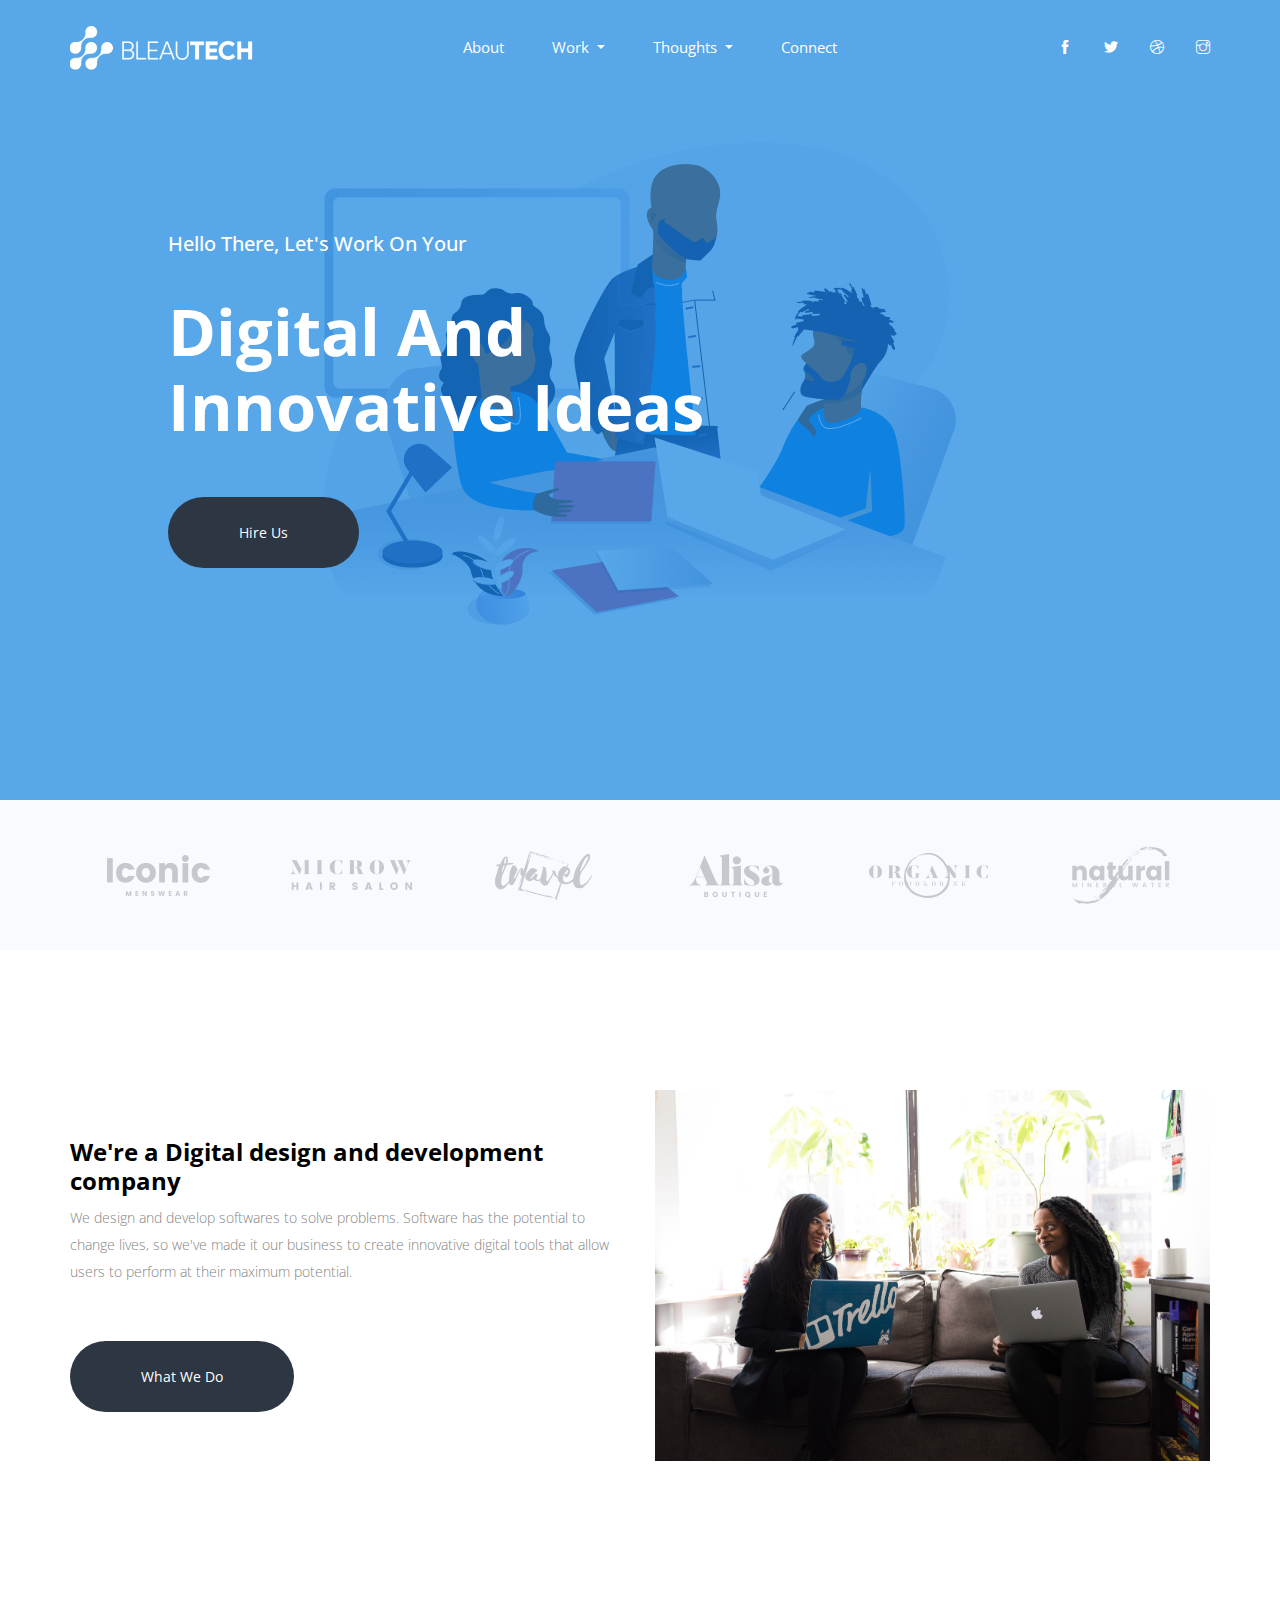
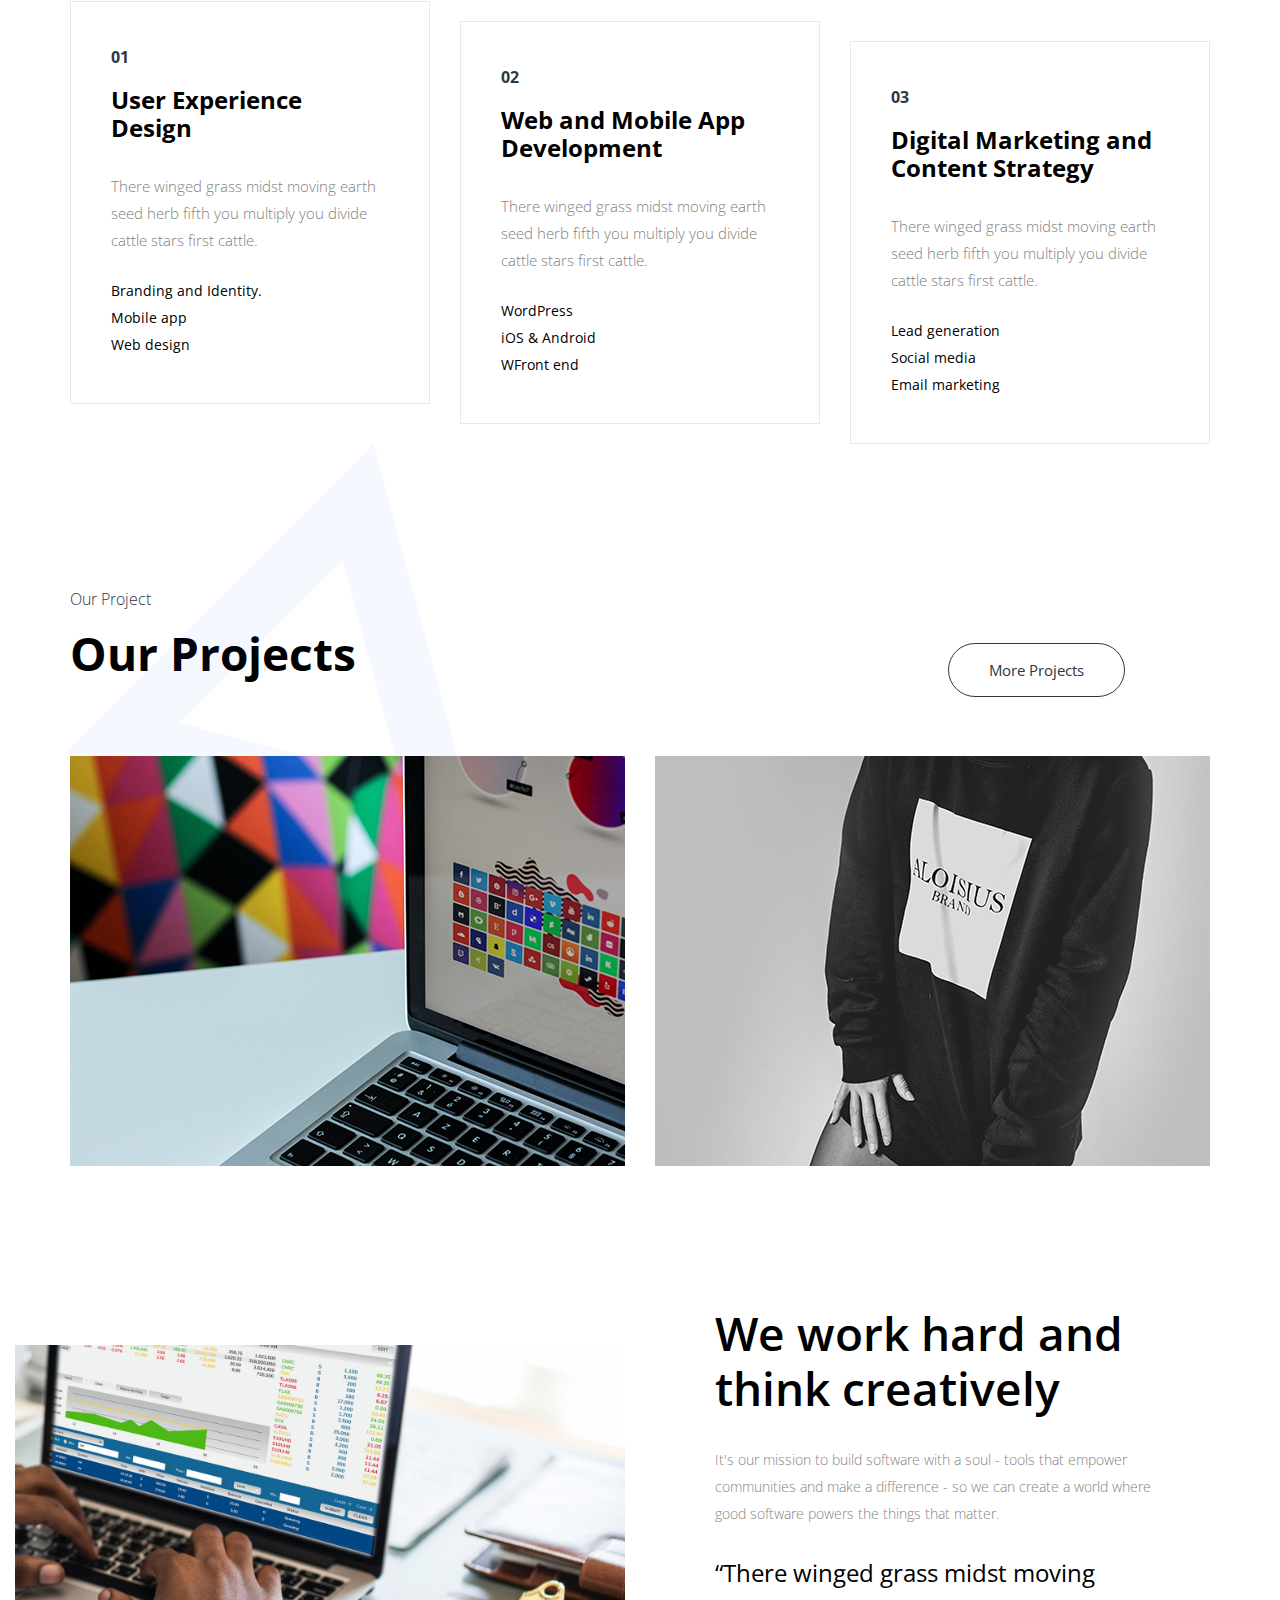
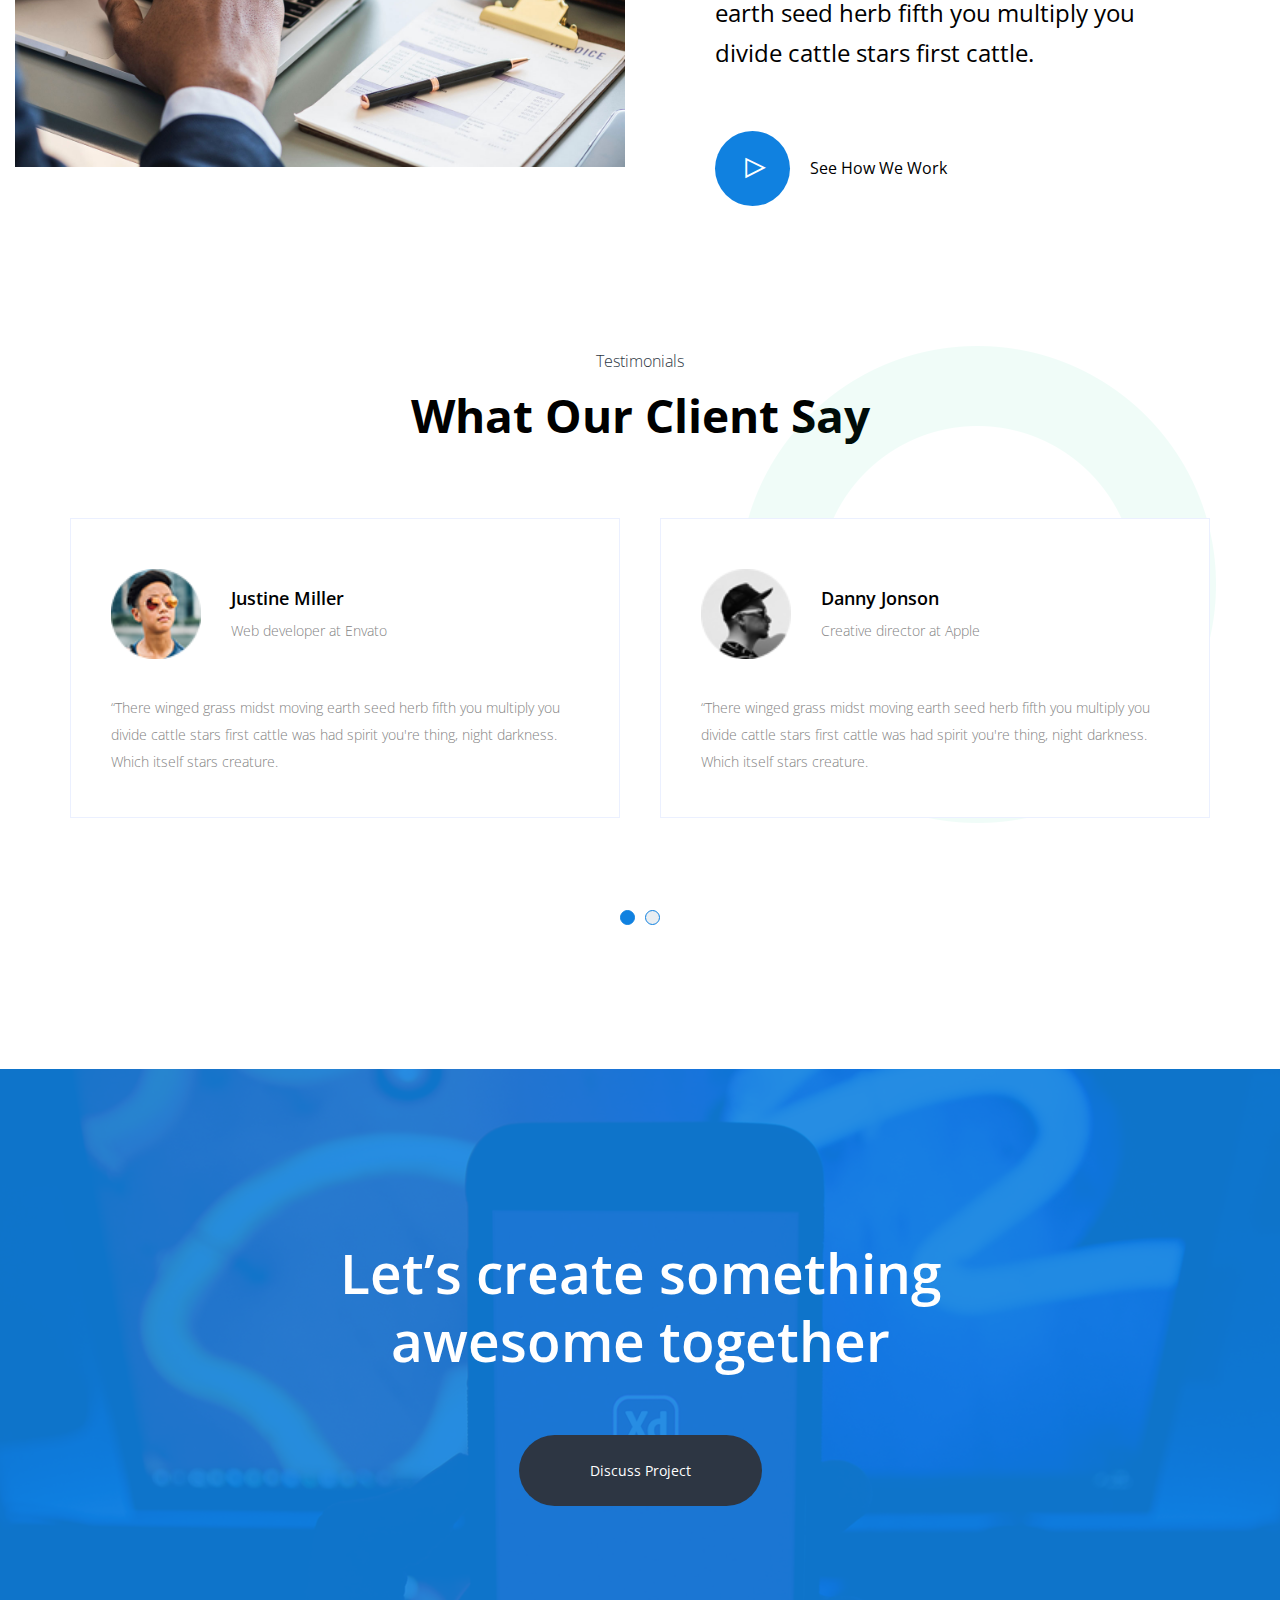
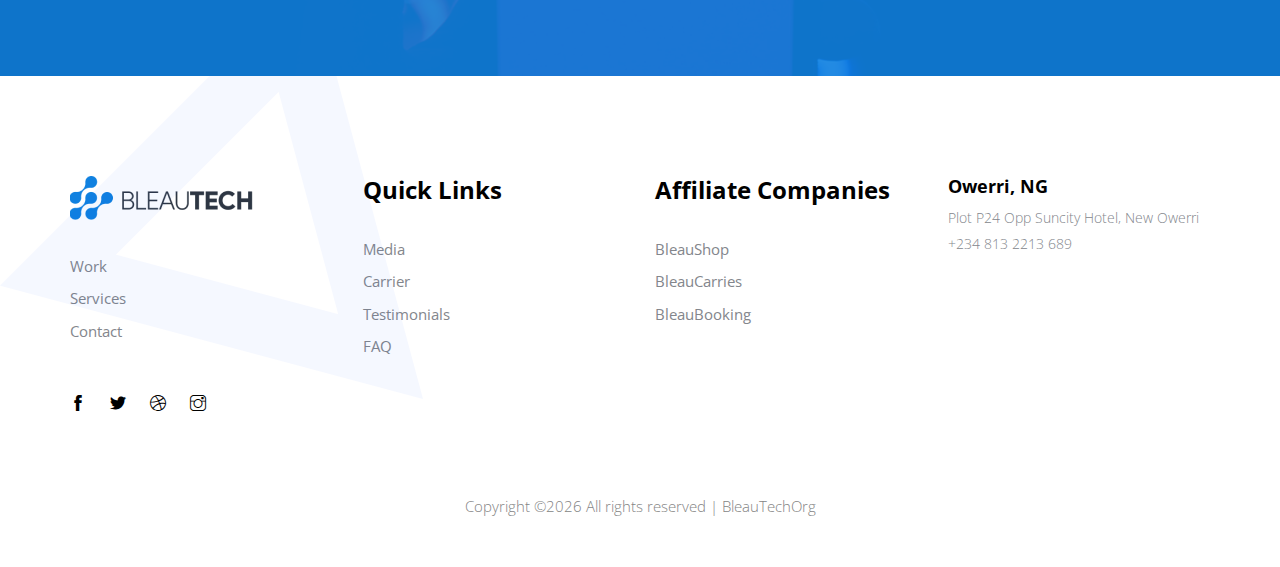
==== index.html @ 568aea18 "Merge pull request #17 from BleauTech/frontend" ====
<!DOCTYPE html>
<html lang="en">
  <head>
    <!-- Required meta tags -->
    <meta charset="utf-8" />
    <meta
      name="viewport"
      content="width=device-width, initial-scale=1, shrink-to-fit=no"
    />
    <title>Bleautech</title>
    <link rel="icon" href="img/Bleau icon.png" />
    <!-- Bootstrap CSS -->
    <link rel="stylesheet" href="css/bootstrap.min.css" />
    <!-- animate CSS -->
    <link rel="stylesheet" href="css/animate.css" />
    <!-- owl carousel CSS -->
    <link rel="stylesheet" href="css/owl.carousel.min.css" />
    <!-- themify CSS -->
    <link rel="stylesheet" href="css/themify-icons.css" />
    <!-- flaticon CSS -->
    <link rel="stylesheet" href="css/flaticon.css" />
    <!-- font awesome CSS -->
    <link rel="stylesheet" href="css/magnific-popup.css" />
    <!-- swiper CSS -->
    <link rel="stylesheet" href="css/slick.css" />
    <!-- style CSS -->
    <link rel="stylesheet" href="css/style.css" />
  </head>

  <body>
  <!--::header part start::-->
  <header class="main_menu home_menu">
    <div class="container">
      <div class="row align-items-center">
        <div class="col-lg-12">
          <nav class="navbar navbar-expand-lg navbar-light">
            <a class="navbar-brand" href="index.html">
              <img src="img/Bleaulogo 1.png" alt="logo" />
            </a>
            <button
              class="navbar-toggler"
              type="button"
              data-toggle="collapse"
              data-target="#navbarSupportedContent"
              aria-controls="navbarSupportedContent"
              aria-expanded="false"
              aria-label="Toggle navigation"
            >
              <span class="ti-menu"></span>
            </button>

            <div
              class="collapse navbar-collapse main-menu-item justify-content-center"
              id="navbarSupportedContent"
            >
              <ul class="navbar-nav align-items-center">
                <li class="nav-item">
                  <a class="nav-link" href="about.html">About</a>
                </li>
                <li class="nav-item dropdown">
                  <a
                    class="nav-link dropdown-toggle"
                    href="blog.html"
                    id="navbarDropdown"
                    role="button"
                    data-toggle="dropdown"
                    aria-haspopup="true"
                    aria-expanded="false"
                  >
                    Work
                  </a>
                  <div class="dropdown-menu" aria-labelledby="navbarDropdown">
                    <a class="dropdown-item" href="services.html">Services</a>
                    <a class="dropdown-item" href="project.html"
                      >Projects</a
                    >
                    </div>
                </li>
                <li class="nav-item dropdown">
                  <a
                    class="nav-link dropdown-toggle"
                    href="blog.html"
                    id="navbarDropdown"
                    role="button"
                    data-toggle="dropdown"
                    aria-haspopup="true"
                    aria-expanded="false"
                  >
                    Thoughts
                  </a>
                  <div class="dropdown-menu" aria-labelledby="navbarDropdown">
                    <a class="dropdown-item" href="single-blog.html">Playbook</a>
                    <a class="dropdown-item" href="blog.html"
                      >Blog</a
                    >
                    </div>
                </li>
                <li class="nav-item">
                  <a class="nav-link" href="contact.html">Connect</a>
                </li>
              </ul>
            </div>
            <div class="social_icon d-none d-lg-block">
              <a href="#"><i class="ti-facebook"></i></a>
              <a href="#"><i class="ti-twitter-alt"></i></a>
              <a href="#"><i class="ti-dribbble"></i></a>
              <a href="#"><i class="ti-instagram"></i></a>
            </div>
          </nav>
        </div>
      </div>
    </div>
  </header>

    <!-- banner part start-->
    <section class="banner_part">
      <div class="container">
        <div class="row align-items-center">
          <div class="col-lg-6 offset-lg-1">
            <div class="banner_text">
              <div class="banner_text_iner">
                <h5>Hello There, let's work on your</h5>
                <h1>Digital and innovative ideas</h1>
                <a href="contact.html" class="btn btn_1">Hire Us</a>
              </div>
            </div>
          </div>
        </div>
      </div>
    </section>
    <!-- banner part start-->

    <!--::client logo part end::-->
    <section class="client_logo">
      <div class="container">
        <div class="row align-items-center">
          <div class="col-lg-12">
            <div
              class="client_logo_slider owl-carousel d-flex justify-content-between"
            >
              <div class="single_client_logo">
                <img src="img/logo/Logo1.png" alt="" />
              </div>
              <div class="single_client_logo">
                <img src="img/logo/Logo2.png" alt="" />
              </div>
              <div class="single_client_logo">
                <img src="img/logo/Logo3.png" alt="" />
              </div>
              <div class="single_client_logo">
                <img src="img/logo/Logo4.png" alt="" />
              </div>
              <div class="single_client_logo">
                <img src="img/logo/Logo5.png" alt="" />
              </div>
              <div class="single_client_logo">
                <img src="img/logo/Logo6.png" alt="" />
              </div>
              <div class="single_client_logo">
                <img src="img/logo/Logo1.png" alt="" />
              </div>
            </div>
          </div>
        </div>
      </div>
    </section>
    <!--::client logo part end::-->

    <!-- about part start-->
    <section class="about_part section_padding">
      <div class="container">
        <div class="row align-items-center justify-content-between">
          <div class="col-md-6">
            <div class="about_part_text">
              <h3>We're a Digital design and development company</h3>
              <p>
                We design and develop softwares to solve problems. Software has the potential to change lives, 
                so we've made it our business to create innovative digital tools that allow users to perform at their maximum potential.
              </p>
              <a href="services.html" class="btn_1">What we do</a>
            </div>
          </div>
          <div class="col-md-6">
            <div class="about_part_img">
              <img src="img/banner.jpg" alt="" />
            </div>
          </div>
        </div>
      </div>
    </section>
    <!-- about part end-->

    <!-- our_service start-->
    <section class="our_service">
      <div class="container">
        <div class="row">
          <div class="col-sm-6 col-xl-4">
            <div class="single_feature">
              <div class="single_service">
                <span>01</span>
                <h4>
                  User Experience <br />
                  Design
                </h4>
                <p>
                  There winged grass midst moving earth seed herb fifth you
                  multiply you divide cattle stars first cattle.
                </p>
                <ul>
                  <li><a href="#">Branding and Identity.</a></li>
                  <li><a href="#">Mobile app</a></li>
                  <li><a href="#">Web design</a></li>
                </ul>
              </div>
            </div>
          </div>
          <div class="col-sm-6 col-xl-4">
            <div class="single_feature">
              <div class="single_service">
                <span>02</span>
                <h4>Web and Mobile App Development</h4>
                <p>
                  There winged grass midst moving earth seed herb fifth you
                  multiply you divide cattle stars first cattle.
                </p>
                <ul>
                  <li><a href="#">WordPress</a></li>
                  <li><a href="#">iOS & Android</a></li>
                  <li><a href="#">WFront end</a></li>
                </ul>
              </div>
            </div>
          </div>
          <div class="col-sm-6 col-xl-4">
            <div class="single_feature">
              <div class="single_service">
                <span>03</span>
                <h4>Digital Marketing and Content Strategy</h4>
                <p>
                  There winged grass midst moving earth seed herb fifth you
                  multiply you divide cattle stars first cattle.
                </p>
                <ul>
                  <li><a href="#">Lead generation</a></li>
                  <li><a href="#">Social media</a></li>
                  <li><a href="#">Email marketing</a></li>
                </ul>
              </div>
            </div>
          </div>
        </div>
      </div>
    </section>
    <!-- our_service part end-->

    <!-- our_project part start-->
    <section class="our_project section_padding" id="portfolio">
      <div class="container">
        <div class="row justify-content-between align-items-center">
          <div class="col-lg-4">
            <div class="section_tittle">
              <p>our project</p>
              <h2>Our Projects</h2>
            </div>
          </div>
          <div class="col-lg-5 col-md-6">
            <div class="filters portfolio-filter project_menu_item">

            </div>
          </div>
          <div class="col-lg-3 col-md-6">
            <div class="more_btn d-none d-md-block">
              <a href="#" class="more_btn_iner">more projects</a>
            </div>
          </div>
        </div>
        <div class="filters-content">
          <div class="row justify-content-between portfolio-grid">
            <div class="col-lg-6 col-sm-6 all buildings">
              <div class="single_our_project">
                <div class="single_offer">
                  <img src="img/project_1.png" alt="offer_img_1" />
                  <div class="hover_text">
                    <p>Web development</p>
                    <a href="#"><h2>Web design & development</h2></a>
                  </div>
                </div>
              </div>
            </div>
            <div class="col-lg-6 col-sm-6 all rebuild">
              <div class="single_our_project">
                <div class="single_offer">
                  <img src="img/project_2.png" alt="offer_img_1" />
                  <div class="hover_text">
                    <p>Web design</p>
                    <a href="#"><h2>Web design & development</h2></a>
                  </div>
                </div>
              </div>
            </div>
          </div>
        </div>
      </div>
      <img src="img/animate_icon/icon_2.png" class="animation_icon_2" alt="">
    </section>
    <!-- our_project part end-->

    <!-- about part start-->
    <section class="creative padding_bottom">
      <div class="container-fluid">
        <div class="row align-items-center justify-content-start">
          <div class="col-md-6 col-xl-6">
            <div class="creative_img">
              <img src="img/about.jpg" alt="" />
            </div>
          </div>
          <div class="col-md-6 col-xl-5">
            <div class="creative_part_text">
              <h2>We work hard and think creatively</h2>
              <p>
                It's our mission to build software with a soul - tools that empower communities and make a difference 
                - so we can create a world where good software powers the things that matter.
              </p>
              <span
                >“There winged grass midst moving earth seed herb fifth you
                multiply you divide cattle stars first cattle.</span
              >
              <a
                href="https://www.youtube.com/watch?v=tDiJnd7SM2Y"
                class="popup-youtube"
                ><i class="ti-control-play"></i> See how we work</a
              >
            </div>
          </div>
        </div>
      </div>
    </section>
    <!-- about part end-->

    <!--::review_part end::-->
    <div class="review_part padding_bottom" id="testimonial">
      <div class="container">
        <div class="row justify-content-center align-items-center">
          <div class="col-lg-7">
            <div class="section_tittle text-center">
              <p>Testimonials</p>
              <h2>What our Client say</h2>
            </div>
          </div>
        </div>
        <div class="row">
          <div class="col-lg-12">
            <div class="review_part_text owl-carousel">
              <div class="singler_eview_part">
                <div class="client_info">
                  <img src="img/client_1.png" alt="" />
                  <h4>Justine Miller</h4>
                  <p>Web developer at Envato</p>
                </div>
                <p>
                  “There winged grass midst moving earth seed herb fifth you
                  multiply you divide cattle stars first cattle was had spirit
                  you're thing, night darkness. Which itself stars creature.
                </p>
              </div>
              <div class="singler_eview_part">
                <div class="client_info">
                  <img src="img/client_2.png" alt="" />
                  <h4>Danny Jonson</h4>
                  <p>Creative director at Apple</p>
                </div>
                <p>
                  “There winged grass midst moving earth seed herb fifth you
                  multiply you divide cattle stars first cattle was had spirit
                  you're thing, night darkness. Which itself stars creature.
                </p>
              </div>
              <div class="singler_eview_part">
                <div class="client_info">
                  <img src="img/client_1.png" alt="" />
                  <h4>Justine Miller</h4>
                  <p>Web developer at Envato</p>
                </div>
                <p>
                  “There winged grass midst moving earth seed herb fifth you
                  multiply you divide cattle stars first cattle was had spirit
                  you're thing, night darkness. Which itself stars creature.
                </p>
              </div>
              <div class="singler_eview_part">
                <div class="client_info">
                  <img src="img/client_2.png" alt="" />
                  <h4>Danny Jonson</h4>
                  <p>Creative director at Apple</p>
                </div>
                <p>
                  “There winged grass midst moving earth seed herb fifth you
                  multiply you divide cattle stars first cattle was had spirit
                  you're thing, night darkness. Which itself stars creature.
                </p>
              </div>
            </div>
          </div>
        </div>
      </div>
      <img src="img/animate_icon/icon_3.png" class="animation_icon_3" alt="">
    </div>
    <!--::review_part end::-->

    <!--::cta_part start::-->
    <div class="cta_part">
      <div class="container">
        <div class="row justify-content-center">
          <div class="col-lg-7">
            <div class="cta_iner">
              <h1>Let’s create something awesome together</h1>
              <a href="#" class="btn_1">Discuss project</a>
            </div>
          </div>
        </div>
      </div>
    </div>
    <!--::cta_part end::-->

    <!-- footer part start-->
    <footer class="footer-area">
      <div class="container">
        <div class="row justify-content-between">
          <div class="col-sm-6 col-md-3 col-xl-3">
            <div class="single-footer-widget footer_1">
              <a href="index.html">
                <img src="img/Bleau logo 1.png" alt="" />
              </a>
              <ul>
                <li><a href="#">Work</a></li>
                <li><a href="#">Services</a></li>
                <li><a href="#">Contact</a></li>
              </ul>
              <div class="social_icon">
                <a href="#"><i class="ti-facebook"></i></a>
                <a href="#"><i class="ti-twitter-alt"></i></a>
                <a href="#"><i class="ti-dribbble"></i></a>
                <a href="#"><i class="ti-instagram"></i></a>
              </div>
            </div>
          </div>
          <div class="col-xl-3 col-sm-6 col-md-3">
            <div class="single-footer-widget footer_2">
              <h4>Quick Links</h4>
              <ul>
                <li>
                  <a href="#">Media</a>
                </li>
                <li>
                  <a href="#">Carrier</a>
                </li>
                <li>
                  <a href="#">Testimonials</a>
                </li>
                <li>
                  <a href="#">FAQ</a>
                </li>
              </ul>
            </div>
          </div>
          <div class="col-xl-3 col-sm-6 col-md-3">
            <div class="single-footer-widget footer_2">
              <h4>Affiliate Companies</h4>
              <ul>
                <li>
                  <a href="#">BleauShop</a>
                </li>
                <li>
                  <a href="#">BleauCarries</a>
                </li>
                <li>
                  <a href="#">BleauBooking</a>
                </li>
              </ul>
            </div>
          </div>
          <div class="col-xl-3 col-sm-6 col-md-3">
            <div class="single-footer-widget footer_2">
              <div class="single_contact_info">
                <h3>Owerri, NG</h3>
                <p>Plot P24 Opp Suncity Hotel, New Owerri</p>
                <p>+234 813 2213 689</p>
              </div>
            </div>
          </div>
        </div>
      </div>
      <div class="container-fluid">
        <div class="row">
          <div class="col-lg-12">
            <div class="copyright_part_text text-center">
              <div class="row">
                <div class="col-lg-12">
                  <p class="footer-text m-0">
                    <!-- Link back to Colorlib can't be removed. Template is licensed under CC BY 3.0. -->
Copyright &copy;<script>document.write(new Date().getFullYear());</script> All rights reserved | BleauTechOrg
<!-- Link back to Colorlib can't be removed. Template is licensed under CC BY 3.0. -->
                  </p>
                </div>
              </div>
            </div>
          </div>
        </div>
      </div>
      <img src="img/animate_icon/icon_2.png" class="animation_icon_2" alt="">

    </footer>
    <!-- footer part end-->

    <!-- jquery plugins here-->
    <script src="js/jquery-1.12.1.min.js"></script>
    <!-- popper js -->
    <script src="js/popper.min.js"></script>
    <!-- bootstrap js -->
    <script src="js/bootstrap.min.js"></script>
    <!-- easing js -->
    <script src="js/jquery.magnific-popup.js"></script>
    <!-- isotope js -->
    <script src="js/isotope.pkgd.min.js"></script>
    <!-- particles js -->
    <script src="js/owl.carousel.min.js"></script>
    <script src="js/jquery.nice-select.min.js"></script>
    <!-- custom js -->
    <script src="js/custom.js"></script>
  </body>
</html>
---- css/themify-icons.css ----
@font-face {
	font-family: 'themify';
	src:url('../fonts/themify.eot?-fvbane');
	src:url('../fonts/themify.eot?#iefix-fvbane') format('embedded-opentype'),
		url('../fonts/themify.woff?-fvbane') format('woff'),
		url('../fonts/themify.ttf?-fvbane') format('truetype'),
		url('../fonts/themify.svg?-fvbane#themify') format('svg');
	font-weight: normal;
	font-style: normal;
}

[class^="ti-"], [class*=" ti-"] {
	font-family: 'themify';
	speak: none;
	font-style: normal;
	font-weight: normal;
	font-variant: normal;
	text-transform: none;
	line-height: 1;

	/* Better Font Rendering =========== */
	-webkit-font-smoothing: antialiased;
	-moz-osx-font-smoothing: grayscale;
}

.ti-wand:before {
	content: "\e600";
}
.ti-volume:before {
	content: "\e601";
}
.ti-user:before {
	content: "\e602";
}
.ti-unlock:before {
	content: "\e603";
}
.ti-unlink:before {
	content: "\e604";
}
.ti-trash:before {
	content: "\e605";
}
.ti-thought:before {
	content: "\e606";
}
.ti-target:before {
	content: "\e607";
}
.ti-tag:before {
	content: "\e608";
}
.ti-tablet:before {
	content: "\e609";
}
.ti-star:before {
	content: "\e60a";
}
.ti-spray:before {
	content: "\e60b";
}
.ti-signal:before {
	content: "\e60c";
}
.ti-shopping-cart:before {
	content: "\e60d";
}
.ti-shopping-cart-full:before {
	content: "\e60e";
}
.ti-settings:before {
	content: "\e60f";
}
.ti-search:before {
	content: "\e610";
}
.ti-zoom-in:before {
	content: "\e611";
}
.ti-zoom-out:before {
	content: "\e612";
}
.ti-cut:before {
	content: "\e613";
}
.ti-ruler:before {
	content: "\e614";
}
.ti-ruler-pencil:before {
	content: "\e615";
}
.ti-ruler-alt:before {
	content: "\e616";
}
.ti-bookmark:before {
	content: "\e617";
}
.ti-bookmark-alt:before {
	content: "\e618";
}
.ti-reload:before {
	content: "\e619";
}
.ti-plus:before {
	content: "\e61a";
}
.ti-pin:before {
	content: "\e61b";
}
.ti-pencil:before {
	content: "\e61c";
}
.ti-pencil-alt:before {
	content: "\e61d";
}
.ti-paint-roller:before {
	content: "\e61e";
}
.ti-paint-bucket:before {
	content: "\e61f";
}
.ti-na:before {
	content: "\e620";
}
.ti-mobile:before {
	content: "\e621";
}
.ti-minus:before {
	content: "\e622";
}
.ti-medall:before {
	content: "\e623";
}
.ti-medall-alt:before {
	content: "\e624";
}
.ti-marker:before {
	content: "\e625";
}
.ti-marker-alt:before {
	content: "\e626";
}
.ti-arrow-up:before {
	content: "\e627";
}
.ti-arrow-right:before {
	content: "\e628";
}
.ti-arrow-left:before {
	content: "\e629";
}
.ti-arrow-down:before {
	content: "\e62a";
}
.ti-lock:before {
	content: "\e62b";
}
.ti-location-arrow:before {
	content: "\e62c";
}
.ti-link:before {
	content: "\e62d";
}
.ti-layout:before {
	content: "\e62e";
}
.ti-layers:before {
	content: "\e62f";
}
.ti-layers-alt:before {
	content: "\e630";
}
.ti-key:before {
	content: "\e631";
}
.ti-import:before {
	content: "\e632";
}
.ti-image:before {
	content: "\e633";
}
.ti-heart:before {
	content: "\e634";
}
.ti-heart-broken:before {
	content: "\e635";
}
.ti-hand-stop:before {
	content: "\e636";
}
.ti-hand-open:before {
	content: "\e637";
}
.ti-hand-drag:before {
	content: "\e638";
}
.ti-folder:before {
	content: "\e639";
}
.ti-flag:before {
	content: "\e63a";
}
.ti-flag-alt:before {
	content: "\e63b";
}
.ti-flag-alt-2:before {
	content: "\e63c";
}
.ti-eye:before {
	content: "\e63d";
}
.ti-export:before {
	content: "\e63e";
}
.ti-exchange-vertical:before {
	content: "\e63f";
}
.ti-desktop:before {
	content: "\e640";
}
.ti-cup:before {
	content: "\e641";
}
.ti-crown:before {
	content: "\e642";
}
.ti-comments:before {
	content: "\e643";
}
.ti-comment:before {
	content: "\e644";
}
.ti-comment-alt:before {
	content: "\e645";
}
.ti-close:before {
	content: "\e646";
}
.ti-clip:before {
	content: "\e647";
}
.ti-angle-up:before {
	content: "\e648";
}
.ti-angle-right:before {
	content: "\e649";
}
.ti-angle-left:before {
	content: "\e64a";
}
.ti-angle-down:before {
	content: "\e64b";
}
.ti-check:before {
	content: "\e64c";
}
.ti-check-box:before {
	content: "\e64d";
}
.ti-camera:before {
	content: "\e64e";
}
.ti-announcement:before {
	content: "\e64f";
}
.ti-brush:before {
	content: "\e650";
}
.ti-briefcase:before {
	content: "\e651";
}
.ti-bolt:before {
	content: "\e652";
}
.ti-bolt-alt:before {
	content: "\e653";
}
.ti-blackboard:before {
	content: "\e654";
}
.ti-bag:before {
	content: "\e655";
}
.ti-move:before {
	content: "\e656";
}
.ti-arrows-vertical:before {
	content: "\e657";
}
.ti-arrows-horizontal:before {
	content: "\e658";
}
.ti-fullscreen:before {
	content: "\e659";
}
.ti-arrow-top-right:before {
	content: "\e65a";
}
.ti-arrow-top-left:before {
	content: "\e65b";
}
.ti-arrow-circle-up:before {
	content: "\e65c";
}
.ti-arrow-circle-right:before {
	content: "\e65d";
}
.ti-arrow-circle-left:before {
	content: "\e65e";
}
.ti-arrow-circle-down:before {
	content: "\e65f";
}
.ti-angle-double-up:before {
	content: "\e660";
}
.ti-angle-double-right:before {
	content: "\e661";
}
.ti-angle-double-left:before {
	content: "\e662";
}
.ti-angle-double-down:before {
	content: "\e663";
}
.ti-zip:before {
	content: "\e664";
}
.ti-world:before {
	content: "\e665";
}
.ti-wheelchair:before {
	content: "\e666";
}
.ti-view-list:before {
	content: "\e667";
}
.ti-view-list-alt:before {
	content: "\e668";
}
.ti-view-grid:before {
	content: "\e669";
}
.ti-uppercase:before {
	content: "\e66a";
}
.ti-upload:before {
	content: "\e66b";
}
.ti-underline:before {
	content: "\e66c";
}
.ti-truck:before {
	content: "\e66d";
}
.ti-timer:before {
	content: "\e66e";
}
.ti-ticket:before {
	content: "\e66f";
}
.ti-thumb-up:before {
	content: "\e670";
}
.ti-thumb-down:before {
	content: "\e671";
}
.ti-text:before {
	content: "\e672";
}
.ti-stats-up:before {
	content: "\e673";
}
.ti-stats-down:before {
	content: "\e674";
}
.ti-split-v:before {
	content: "\e675";
}
.ti-split-h:before {
	content: "\e676";
}
.ti-smallcap:before {
	content: "\e677";
}
.ti-shine:before {
	content: "\e678";
}
.ti-shift-right:before {
	content: "\e679";
}
.ti-shift-left:before {
	content: "\e67a";
}
.ti-shield:before {
	content: "\e67b";
}
.ti-notepad:before {
	content: "\e67c";
}
.ti-server:before {
	content: "\e67d";
}
.ti-quote-right:before {
	content: "\e67e";
}
.ti-quote-left:before {
	content: "\e67f";
}
.ti-pulse:before {
	content: "\e680";
}
.ti-printer:before {
	content: "\e681";
}
.ti-power-off:before {
	content: "\e682";
}
.ti-plug:before {
	content: "\e683";
}
.ti-pie-chart:before {
	content: "\e684";
}
.ti-paragraph:before {
	content: "\e685";
}
.ti-panel:before {
	content: "\e686";
}
.ti-package:before {
	content: "\e687";
}
.ti-music:before {
	content: "\e688";
}
.ti-music-alt:before {
	content: "\e689";
}
.ti-mouse:before {
	content: "\e68a";
}
.ti-mouse-alt:before {
	content: "\e68b";
}
.ti-money:before {
	content: "\e68c";
}
.ti-microphone:before {
	content: "\e68d";
}
.ti-menu:before {
	content: "\e68e";
}
.ti-menu-alt:before {
	content: "\e68f";
}
.ti-map:before {
	content: "\e690";
}
.ti-map-alt:before {
	content: "\e691";
}
.ti-loop:before {
	content: "\e692";
}
.ti-location-pin:before {
	content: "\e693";
}
.ti-list:before {
	content: "\e694";
}
.ti-light-bulb:before {
	content: "\e695";
}
.ti-Italic:before {
	content: "\e696";
}
.ti-info:before {
	content: "\e697";
}
.ti-infinite:before {
	content: "\e698";
}
.ti-id-badge:before {
	content: "\e699";
}
.ti-hummer:before {
	content: "\e69a";
}
.ti-home:before {
	content: "\e69b";
}
.ti-help:before {
	content: "\e69c";
}
.ti-headphone:before {
	content: "\e69d";
}
.ti-harddrives:before {
	content: "\e69e";
}
.ti-harddrive:before {
	content: "\e69f";
}
.ti-gift:before {
	content: "\e6a0";
}
.ti-game:before {
	content: "\e6a1";
}
.ti-filter:before {
	content: "\e6a2";
}
.ti-files:before {
	content: "\e6a3";
}
.ti-file:before {
	content: "\e6a4";
}
.ti-eraser:before {
	content: "\e6a5";
}
.ti-envelope:before {
	content: "\e6a6";
}
.ti-download:before {
	content: "\e6a7";
}
.ti-direction:before {
	content: "\e6a8";
}
.ti-direction-alt:before {
	content: "\e6a9";
}
.ti-dashboard:before {
	content: "\e6aa";
}
.ti-control-stop:before {
	content: "\e6ab";
}
.ti-control-shuffle:before {
	content: "\e6ac";
}
.ti-control-play:before {
	content: "\e6ad";
}
.ti-control-pause:before {
	content: "\e6ae";
}
.ti-control-forward:before {
	content: "\e6af";
}
.ti-control-backward:before {
	content: "\e6b0";
}
.ti-cloud:before {
	content: "\e6b1";
}
.ti-cloud-up:before {
	content: "\e6b2";
}
.ti-cloud-down:before {
	content: "\e6b3";
}
.ti-clipboard:before {
	content: "\e6b4";
}
.ti-car:before {
	content: "\e6b5";
}
.ti-calendar:before {
	content: "\e6b6";
}
.ti-book:before {
	content: "\e6b7";
}
.ti-bell:before {
	content: "\e6b8";
}
.ti-basketball:before {
	content: "\e6b9";
}
.ti-bar-chart:before {
	content: "\e6ba";
}
.ti-bar-chart-alt:before {
	content: "\e6bb";
}
.ti-back-right:before {
	content: "\e6bc";
}
.ti-back-left:before {
	content: "\e6bd";
}
.ti-arrows-corner:before {
	content: "\e6be";
}
.ti-archive:before {
	content: "\e6bf";
}
.ti-anchor:before {
	content: "\e6c0";
}
.ti-align-right:before {
	content: "\e6c1";
}
.ti-align-left:before {
	content: "\e6c2";
}
.ti-align-justify:before {
	content: "\e6c3";
}
.ti-align-center:before {
	content: "\e6c4";
}
.ti-alert:before {
	content: "\e6c5";
}
.ti-alarm-clock:before {
	content: "\e6c6";
}
.ti-agenda:before {
	content: "\e6c7";
}
.ti-write:before {
	content: "\e6c8";
}
.ti-window:before {
	content: "\e6c9";
}
.ti-widgetized:before {
	content: "\e6ca";
}
.ti-widget:before {
	content: "\e6cb";
}
.ti-widget-alt:before {
	content: "\e6cc";
}
.ti-wallet:before {
	content: "\e6cd";
}
.ti-video-clapper:before {
	content: "\e6ce";
}
.ti-video-camera:before {
	content: "\e6cf";
}
.ti-vector:before {
	content: "\e6d0";
}
.ti-themify-logo:before {
	content: "\e6d1";
}
.ti-themify-favicon:before {
	content: "\e6d2";
}
.ti-themify-favicon-alt:before {
	content: "\e6d3";
}
.ti-support:before {
	content: "\e6d4";
}
.ti-stamp:before {
	content: "\e6d5";
}
.ti-split-v-alt:before {
	content: "\e6d6";
}
.ti-slice:before {
	content: "\e6d7";
}
.ti-shortcode:before {
	content: "\e6d8";
}
.ti-shift-right-alt:before {
	content: "\e6d9";
}
.ti-shift-left-alt:before {
	content: "\e6da";
}
.ti-ruler-alt-2:before {
	content: "\e6db";
}
.ti-receipt:before {
	content: "\e6dc";
}
.ti-pin2:before {
	content: "\e6dd";
}
.ti-pin-alt:before {
	content: "\e6de";
}
.ti-pencil-alt2:before {
	content: "\e6df";
}
.ti-palette:before {
	content: "\e6e0";
}
.ti-more:before {
	content: "\e6e1";
}
.ti-more-alt:before {
	content: "\e6e2";
}
.ti-microphone-alt:before {
	content: "\e6e3";
}
.ti-magnet:before {
	content: "\e6e4";
}
.ti-line-double:before {
	content: "\e6e5";
}
.ti-line-dotted:before {
	content: "\e6e6";
}
.ti-line-dashed:before {
	content: "\e6e7";
}
.ti-layout-width-full:before {
	content: "\e6e8";
}
.ti-layout-width-default:before {
	content: "\e6e9";
}
.ti-layout-width-default-alt:before {
	content: "\e6ea";
}
.ti-layout-tab:before {
	content: "\e6eb";
}
.ti-layout-tab-window:before {
	content: "\e6ec";
}
.ti-layout-tab-v:before {
	content: "\e6ed";
}
.ti-layout-tab-min:before {
	content: "\e6ee";
}
.ti-layout-slider:before {
	content: "\e6ef";
}
.ti-layout-slider-alt:before {
	content: "\e6f0";
}
.ti-layout-sidebar-right:before {
	content: "\e6f1";
}
.ti-layout-sidebar-none:before {
	content: "\e6f2";
}
.ti-layout-sidebar-left:before {
	content: "\e6f3";
}
.ti-layout-placeholder:before {
	content: "\e6f4";
}
.ti-layout-menu:before {
	content: "\e6f5";
}
.ti-layout-menu-v:before {
	content: "\e6f6";
}
.ti-layout-menu-separated:before {
	content: "\e6f7";
}
.ti-layout-menu-full:before {
	content: "\e6f8";
}
.ti-layout-media-right-alt:before {
	content: "\e6f9";
}
.ti-layout-media-right:before {
	content: "\e6fa";
}
.ti-layout-media-overlay:before {
	content: "\e6fb";
}
.ti-layout-media-overlay-alt:before {
	content: "\e6fc";
}
.ti-layout-media-overlay-alt-2:before {
	content: "\e6fd";
}
.ti-layout-media-left-alt:before {
	content: "\e6fe";
}
.ti-layout-media-left:before {
	content: "\e6ff";
}
.ti-layout-media-center-alt:before {
	content: "\e700";
}
.ti-layout-media-center:before {
	content: "\e701";
}
.ti-layout-list-thumb:before {
	content: "\e702";
}
.ti-layout-list-thumb-alt:before {
	content: "\e703";
}
.ti-layout-list-post:before {
	content: "\e704";
}
.ti-layout-list-large-image:before {
	content: "\e705";
}
.ti-layout-line-solid:before {
	content: "\e706";
}
.ti-layout-grid4:before {
	content: "\e707";
}
.ti-layout-grid3:before {
	content: "\e708";
}
.ti-layout-grid2:before {
	content: "\e709";
}
.ti-layout-grid2-thumb:before {
	content: "\e70a";
}
.ti-layout-cta-right:before {
	content: "\e70b";
}
.ti-layout-cta-left:before {
	content: "\e70c";
}
.ti-layout-cta-center:before {
	content: "\e70d";
}
.ti-layout-cta-btn-right:before {
	content: "\e70e";
}
.ti-layout-cta-btn-left:before {
	content: "\e70f";
}
.ti-layout-column4:before {
	content: "\e710";
}
.ti-layout-column3:before {
	content: "\e711";
}
.ti-layout-column2:before {
	content: "\e712";
}
.ti-layout-accordion-separated:before {
	content: "\e713";
}
.ti-layout-accordion-merged:before {
	content: "\e714";
}
.ti-layout-accordion-list:before {
	content: "\e715";
}
.ti-ink-pen:before {
	content: "\e716";
}
.ti-info-alt:before {
	content: "\e717";
}
.ti-help-alt:before {
	content: "\e718";
}
.ti-headphone-alt:before {
	content: "\e719";
}
.ti-hand-point-up:before {
	content: "\e71a";
}
.ti-hand-point-right:before {
	content: "\e71b";
}
.ti-hand-point-left:before {
	content: "\e71c";
}
.ti-hand-point-down:before {
	content: "\e71d";
}
.ti-gallery:before {
	content: "\e71e";
}
.ti-face-smile:before {
	content: "\e71f";
}
.ti-face-sad:before {
	content: "\e720";
}
.ti-credit-card:before {
	content: "\e721";
}
.ti-control-skip-forward:before {
	content: "\e722";
}
.ti-control-skip-backward:before {
	content: "\e723";
}
.ti-control-record:before {
	content: "\e724";
}
.ti-control-eject:before {
	content: "\e725";
}
.ti-comments-smiley:before {
	content: "\e726";
}
.ti-brush-alt:before {
	content: "\e727";
}
.ti-youtube:before {
	content: "\e728";
}
.ti-vimeo:before {
	content: "\e729";
}
.ti-twitter:before {
	content: "\e72a";
}
.ti-time:before {
	content: "\e72b";
}
.ti-tumblr:before {
	content: "\e72c";
}
.ti-skype:before {
	content: "\e72d";
}
.ti-share:before {
	content: "\e72e";
}
.ti-share-alt:before {
	content: "\e72f";
}
.ti-rocket:before {
	content: "\e730";
}
.ti-pinterest:before {
	content: "\e731";
}
.ti-new-window:before {
	content: "\e732";
}
.ti-microsoft:before {
	content: "\e733";
}
.ti-list-ol:before {
	content: "\e734";
}
.ti-linkedin:before {
	content: "\e735";
}
.ti-layout-sidebar-2:before {
	content: "\e736";
}
.ti-layout-grid4-alt:before {
	content: "\e737";
}
.ti-layout-grid3-alt:before {
	content: "\e738";
}
.ti-layout-grid2-alt:before {
	content: "\e739";
}
.ti-layout-column4-alt:before {
	content: "\e73a";
}
.ti-layout-column3-alt:before {
	content: "\e73b";
}
.ti-layout-column2-alt:before {
	content: "\e73c";
}
.ti-instagram:before {
	content: "\e73d";
}
.ti-google:before {
	content: "\e73e";
}
.ti-github:before {
	content: "\e73f";
}
.ti-flickr:before {
	content: "\e740";
}
.ti-facebook:before {
	content: "\e741";
}
.ti-dropbox:before {
	content: "\e742";
}
.ti-dribbble:before {
	content: "\e743";
}
.ti-apple:before {
	content: "\e744";
}
.ti-android:before {
	content: "\e745";
}
.ti-save:before {
	content: "\e746";
}
.ti-save-alt:before {
	content: "\e747";
}
.ti-yahoo:before {
	content: "\e748";
}
.ti-wordpress:before {
	content: "\e749";
}
.ti-vimeo-alt:before {
	content: "\e74a";
}
.ti-twitter-alt:before {
	content: "\e74b";
}
.ti-tumblr-alt:before {
	content: "\e74c";
}
.ti-trello:before {
	content: "\e74d";
}
.ti-stack-overflow:before {
	content: "\e74e";
}
.ti-soundcloud:before {
	content: "\e74f";
}
.ti-sharethis:before {
	content: "\e750";
}
.ti-sharethis-alt:before {
	content: "\e751";
}
.ti-reddit:before {
	content: "\e752";
}
.ti-pinterest-alt:before {
	content: "\e753";
}
.ti-microsoft-alt:before {
	content: "\e754";
}
.ti-linux:before {
	content: "\e755";
}
.ti-jsfiddle:before {
	content: "\e756";
}
.ti-joomla:before {
	content: "\e757";
}
.ti-html5:before {
	content: "\e758";
}
.ti-flickr-alt:before {
	content: "\e759";
}
.ti-email:before {
	content: "\e75a";
}
.ti-drupal:before {
	content: "\e75b";
}
.ti-dropbox-alt:before {
	content: "\e75c";
}
.ti-css3:before {
	content: "\e75d";
}
.ti-rss:before {
	content: "\e75e";
}
.ti-rss-alt:before {
	content: "\e75f";
}
---- css/flaticon.css ----
/*
  	Flaticon icon font: Flaticon
  	Creation date: 14/07/2019 12:16
  	*/

@font-face {
  font-family: "Flaticon";
  src: url("../fonts/Flaticon.eot");
  src: url("../fonts/Flaticon.eot?#iefix") format("embedded-opentype"),
       url("../fonts/Flaticon.woff2") format("woff2"),
       url("../fonts/Flaticon.woff") format("woff"),
       url("../fonts/Flaticon.ttf") format("truetype"),
       url("../fonts/Flaticon.svg#Flaticon") format("svg");
  font-weight: normal;
  font-style: normal;
}

@media screen and (-webkit-min-device-pixel-ratio:0) {
  @font-face {
    font-family: "Flaticon";
    src: url("./Flaticon.svg#Flaticon") format("svg");
  }
}

[class^="flaticon-"]:before, [class*=" flaticon-"]:before,
[class^="flaticon-"]:after, [class*=" flaticon-"]:after {   
  font-family: Flaticon;
  font-style: normal;
}

.flaticon-drop:before { content: "\f100"; }
.flaticon-ui:before { content: "\f101"; }
.flaticon-left-arrow:before { content: "\f102"; }
.flaticon-arrow-pointing-to-right:before { content: "\f103"; }
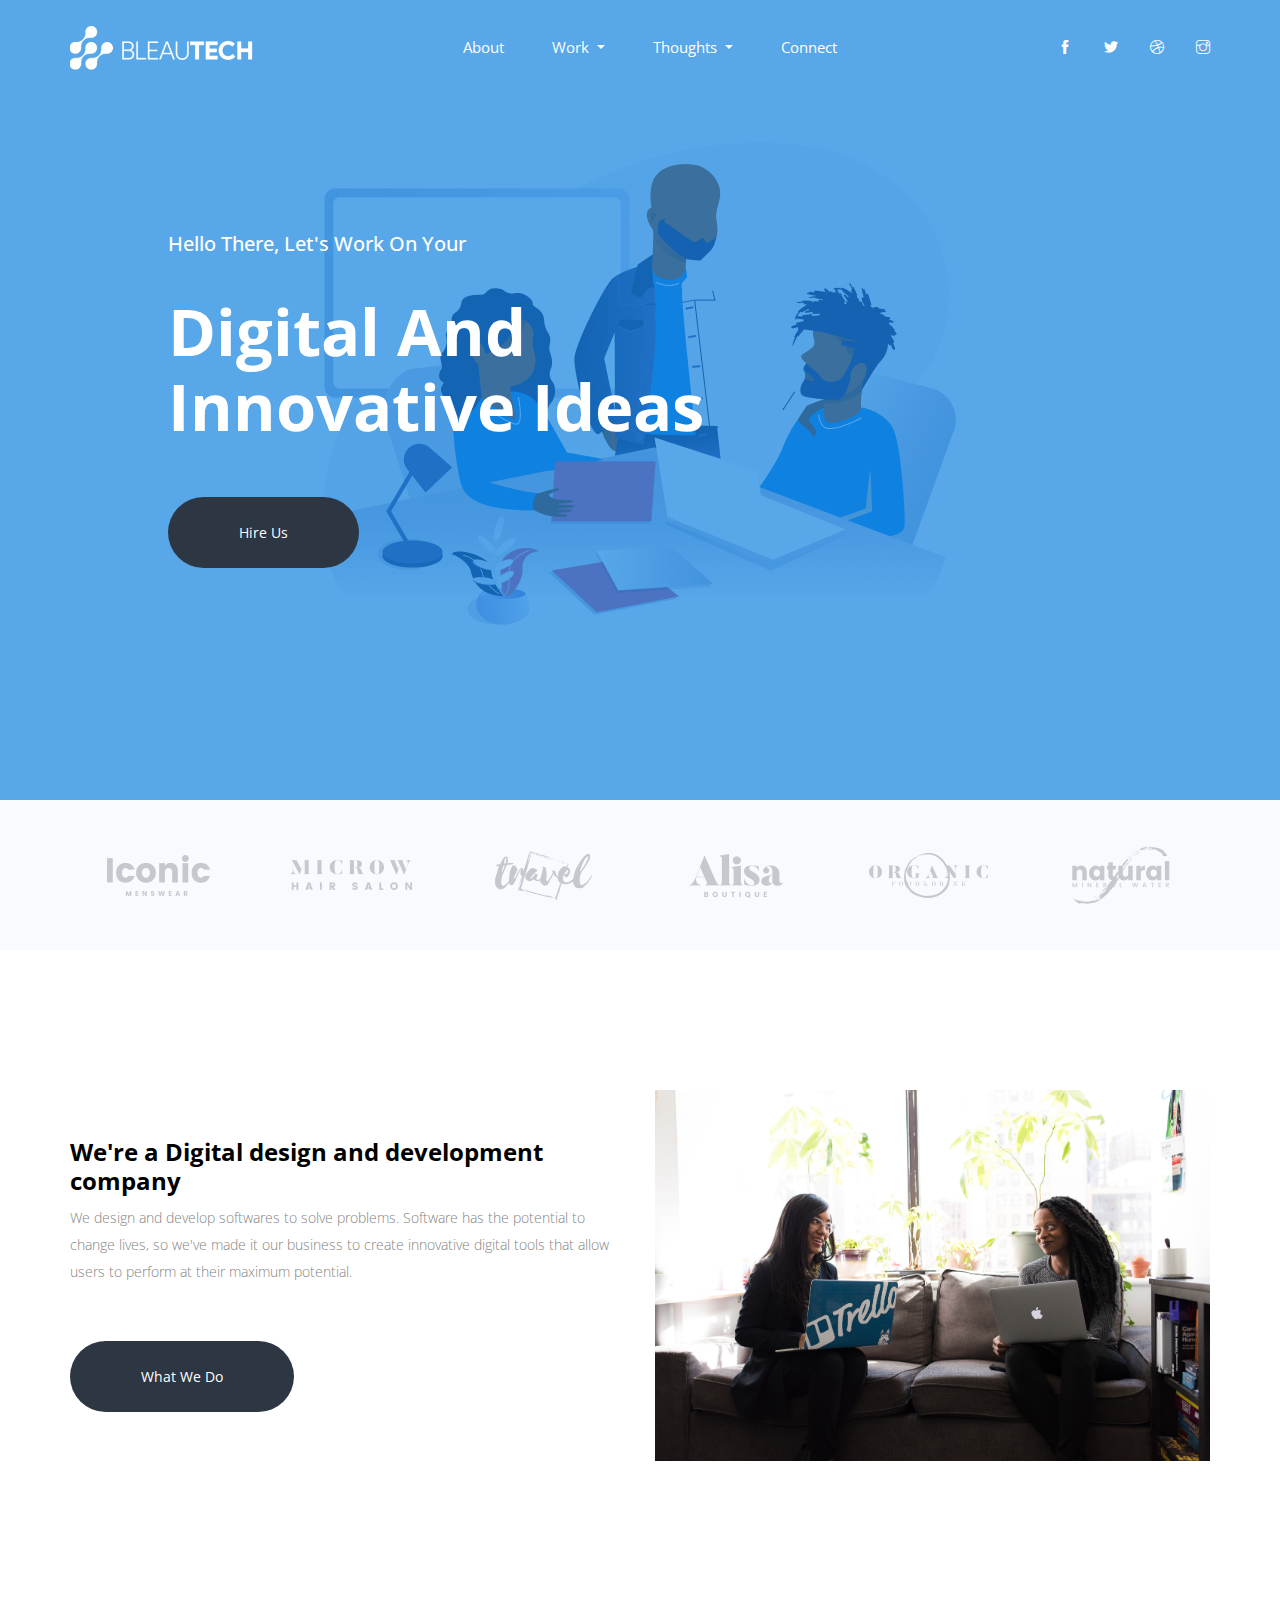
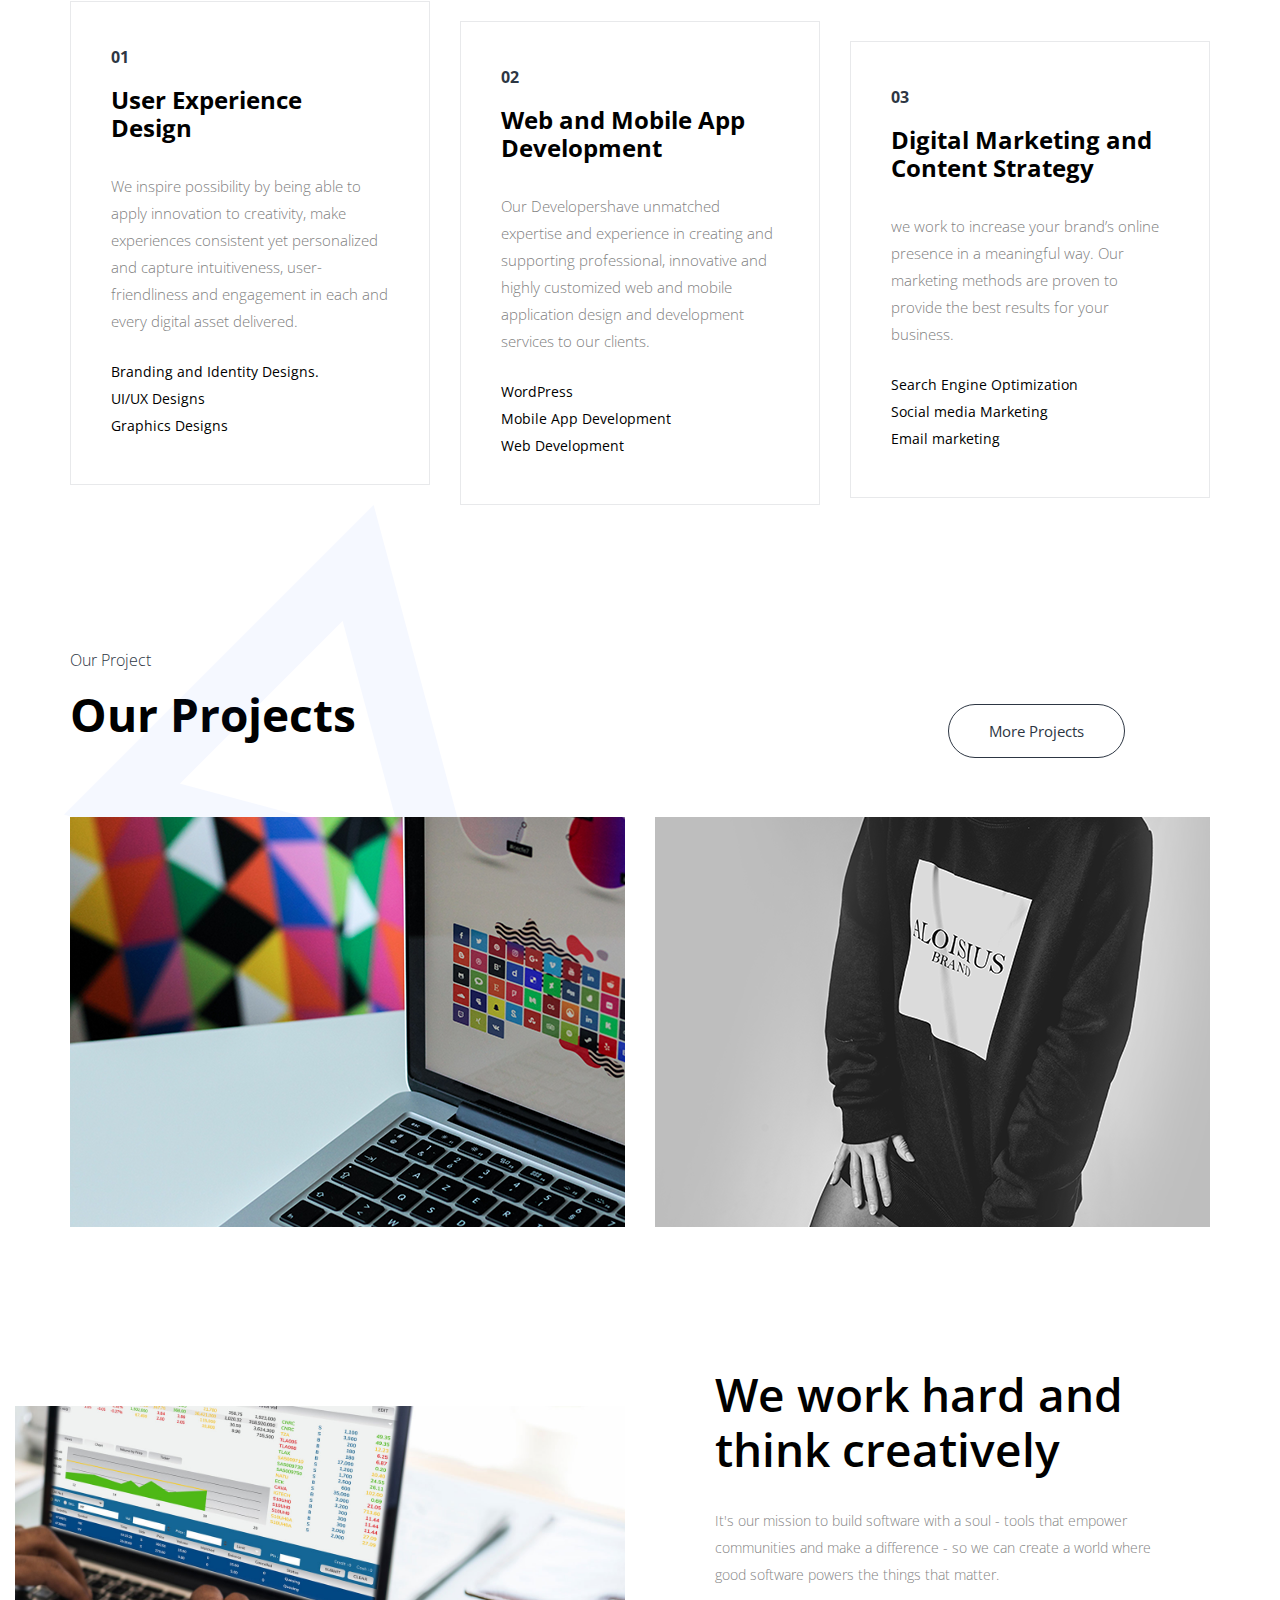
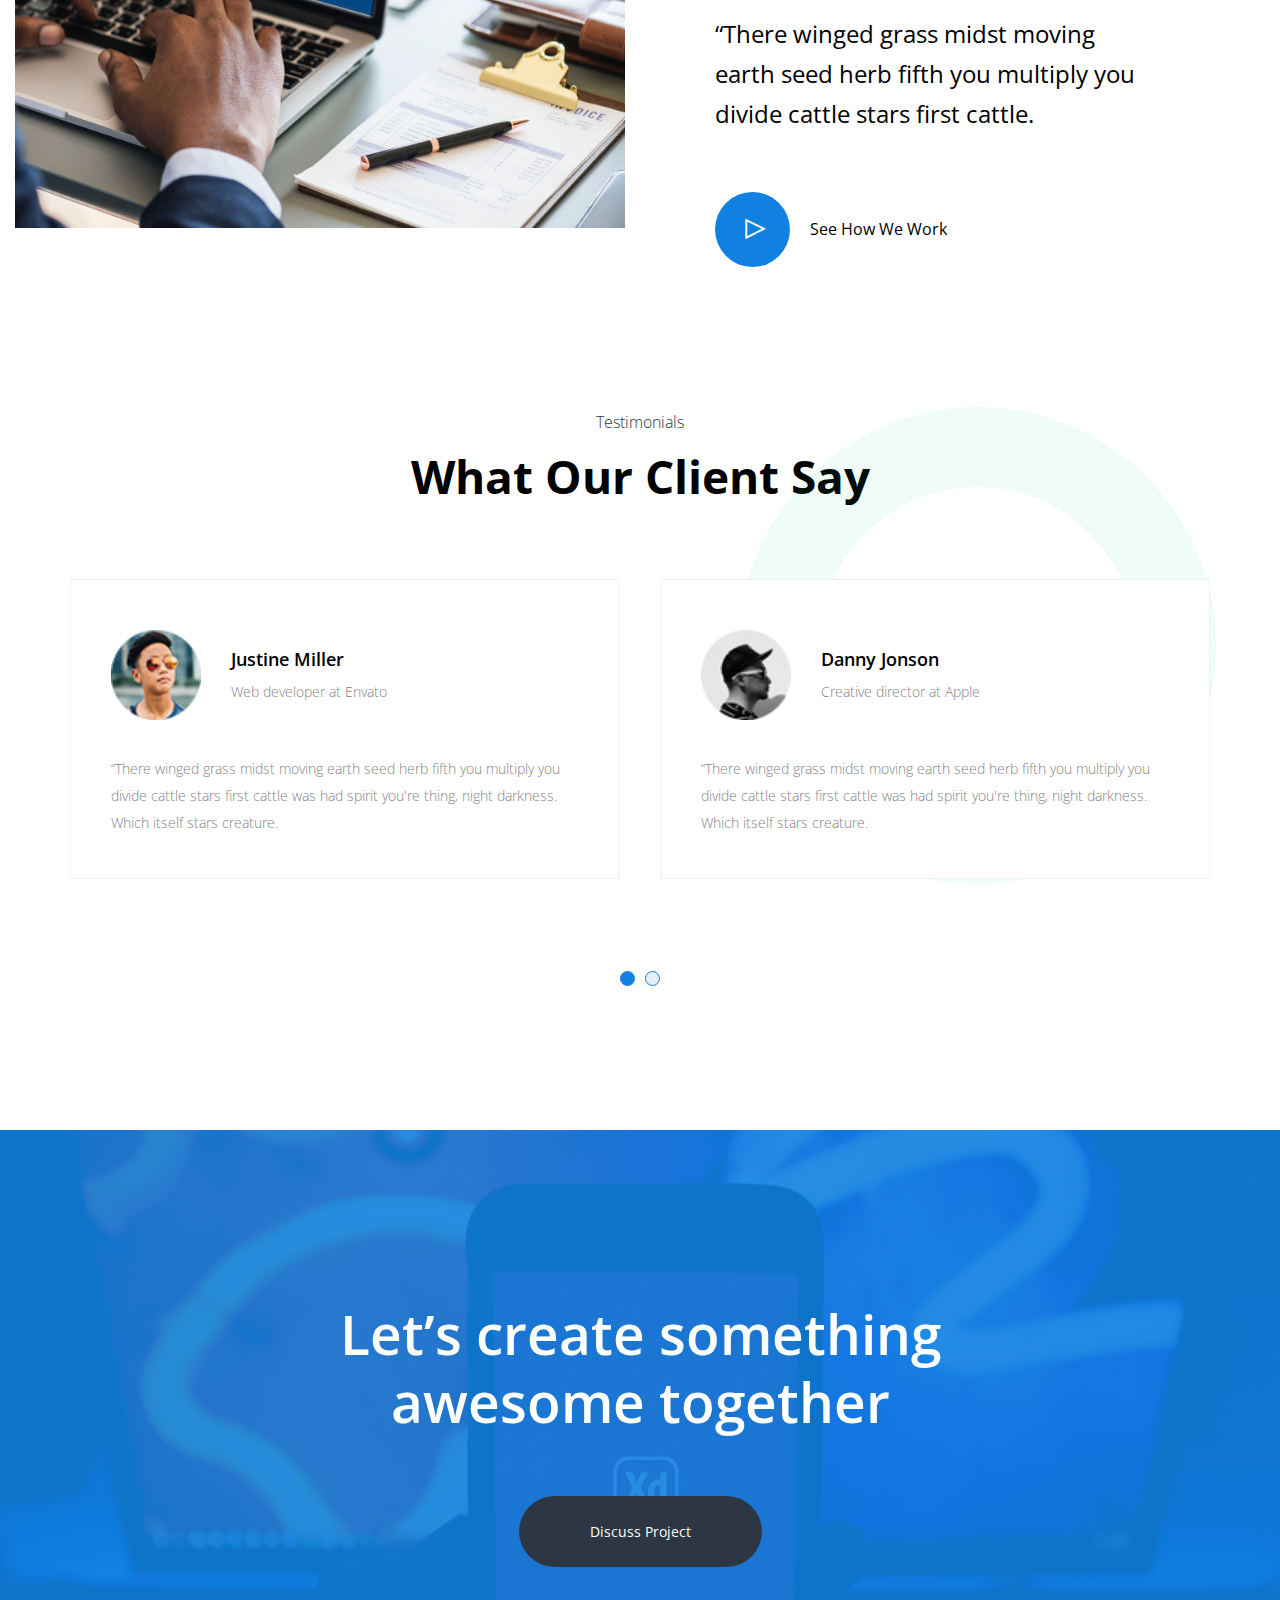
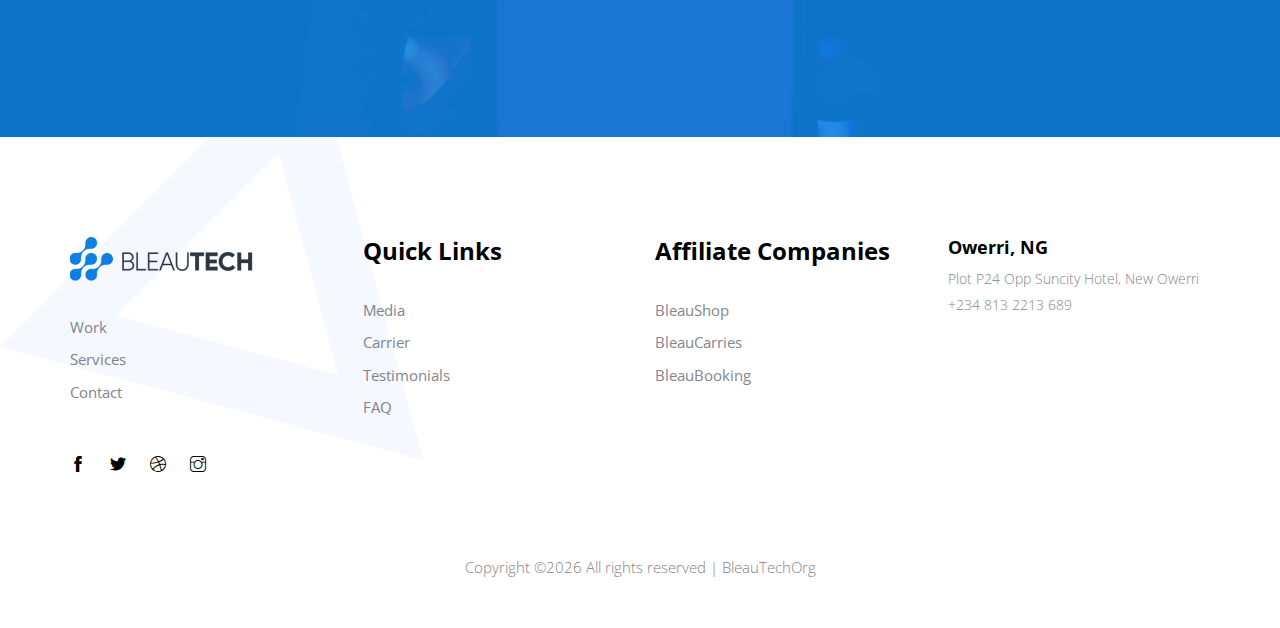
==== commit 8d227b2f: "Merge pull request #19 from BleauTech/frontend" ====
--- a/index.html
+++ b/index.html
@@ -89,8 +89,8 @@
                     Thoughts
                   </a>
                   <div class="dropdown-menu" aria-labelledby="navbarDropdown">
-                    <a class="dropdown-item" href="single-blog.html">Playbook</a>
-                    <a class="dropdown-item" href="blog.html"
+                    <a class="dropdown-item" href="#">Playbook</a>
+                    <a class="dropdown-item" href="#"
                       >Blog</a
                     >
                     </div>
@@ -203,13 +203,14 @@
                   Design
                 </h4>
                 <p>
-                  There winged grass midst moving earth seed herb fifth you
-                  multiply you divide cattle stars first cattle.
+                  We inspire possibility by being able to apply innovation to creativity, make
+                  experiences consistent yet personalized and capture intuitiveness, user-friendliness and
+                  engagement in each and every digital asset delivered.
                 </p>
                 <ul>
-                  <li><a href="#">Branding and Identity.</a></li>
-                  <li><a href="#">Mobile app</a></li>
-                  <li><a href="#">Web design</a></li>
+                  <li><a href="#">Branding and Identity Designs.</a></li>
+                  <li><a href="#">UI/UX Designs</a></li>
+                  <li><a href="#">Graphics Designs</a></li>
                 </ul>
               </div>
             </div>
@@ -220,13 +221,14 @@
                 <span>02</span>
                 <h4>Web and Mobile App Development</h4>
                 <p>
-                  There winged grass midst moving earth seed herb fifth you
-                  multiply you divide cattle stars first cattle.
+                  Our Developershave unmatched expertise and experience
+                  in creating and supporting professional, innovative and highly customized web and mobile application
+                   design and development services to our clients.
                 </p>
                 <ul>
                   <li><a href="#">WordPress</a></li>
-                  <li><a href="#">iOS & Android</a></li>
-                  <li><a href="#">WFront end</a></li>
+                  <li><a href="#">Mobile App Development</a></li>
+                  <li><a href="#">Web Development</a></li>
                 </ul>
               </div>
             </div>
@@ -236,13 +238,12 @@
               <div class="single_service">
                 <span>03</span>
                 <h4>Digital Marketing and Content Strategy</h4>
-                <p>
-                  There winged grass midst moving earth seed herb fifth you
-                  multiply you divide cattle stars first cattle.
+                <p> we work to increase your brand’s online presence in a meaningful way. Our marketing methods
+                  are proven to provide the best results for your business.
                 </p>
                 <ul>
-                  <li><a href="#">Lead generation</a></li>
-                  <li><a href="#">Social media</a></li>
+                  <li><a href="#">Search Engine Optimization</a></li>
+                  <li><a href="#">Social media Marketing</a></li>
                   <li><a href="#">Email marketing</a></li>
                 </ul>
               </div>
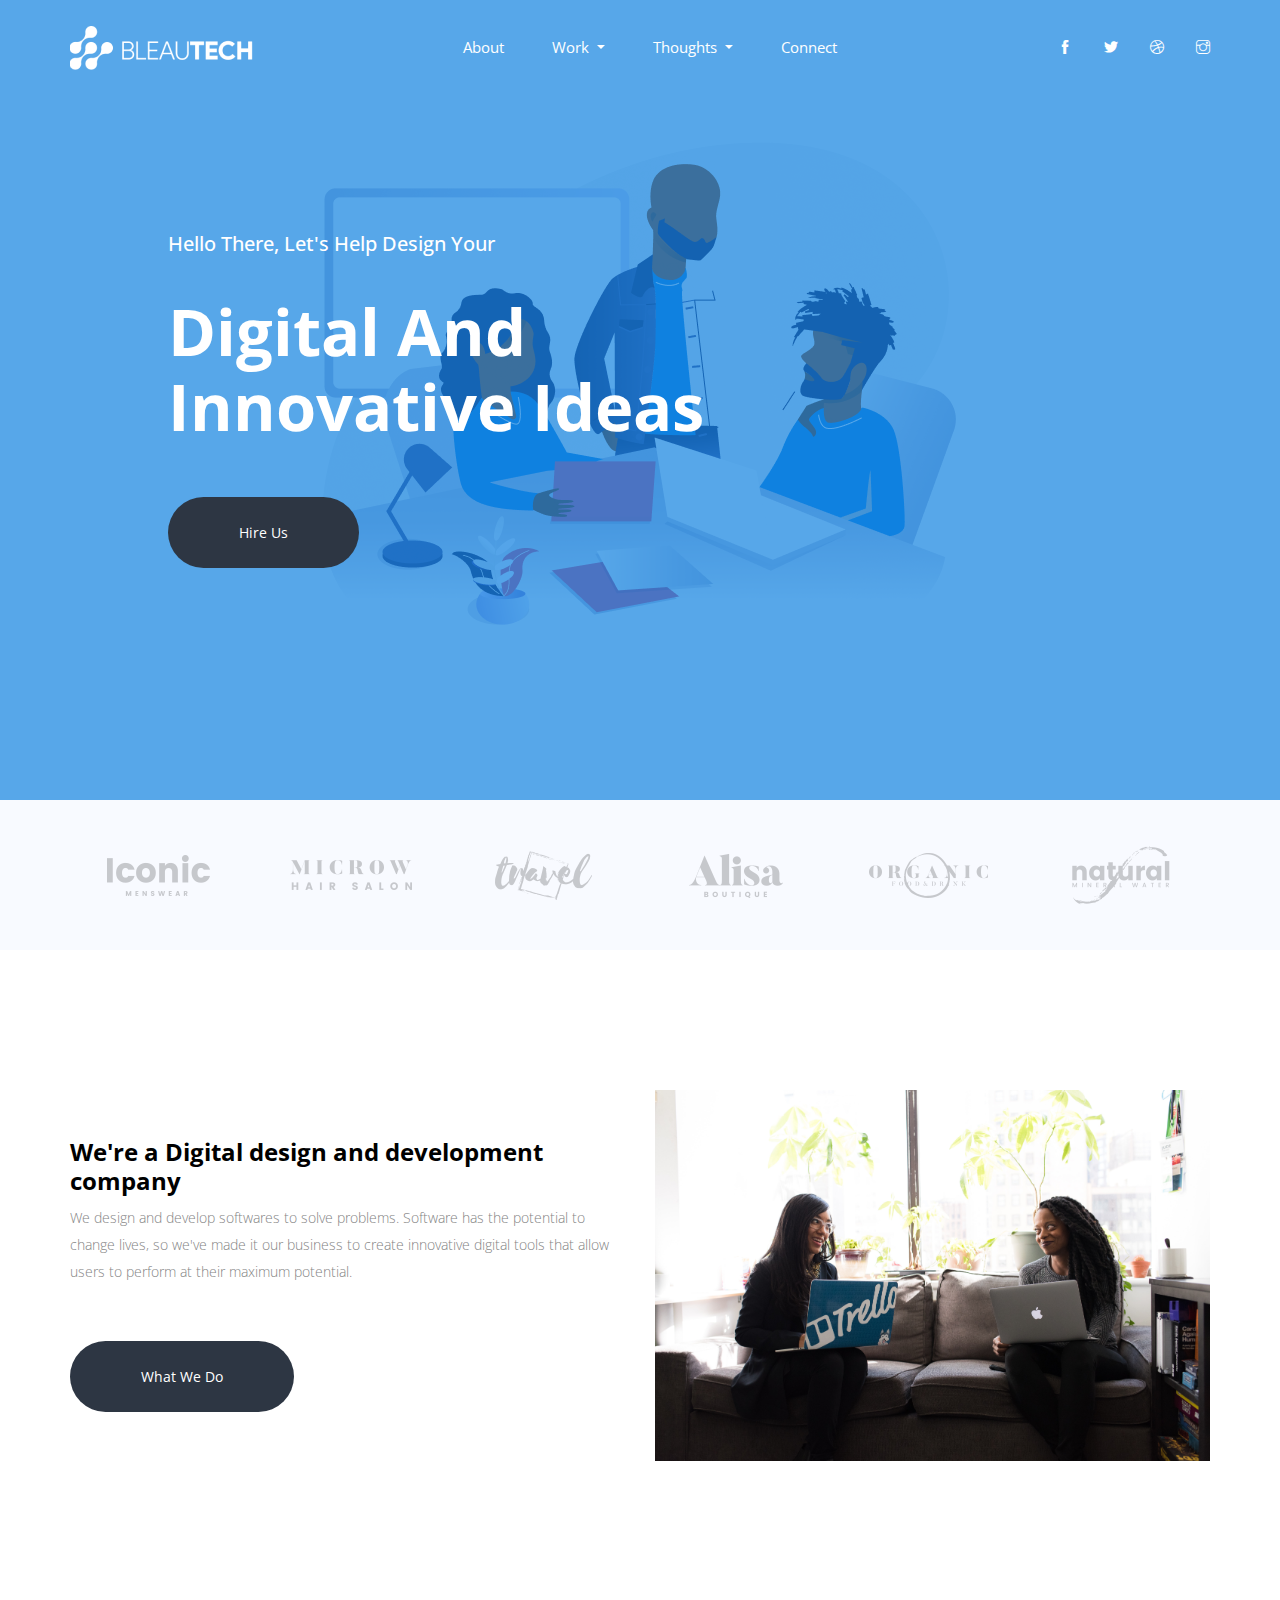
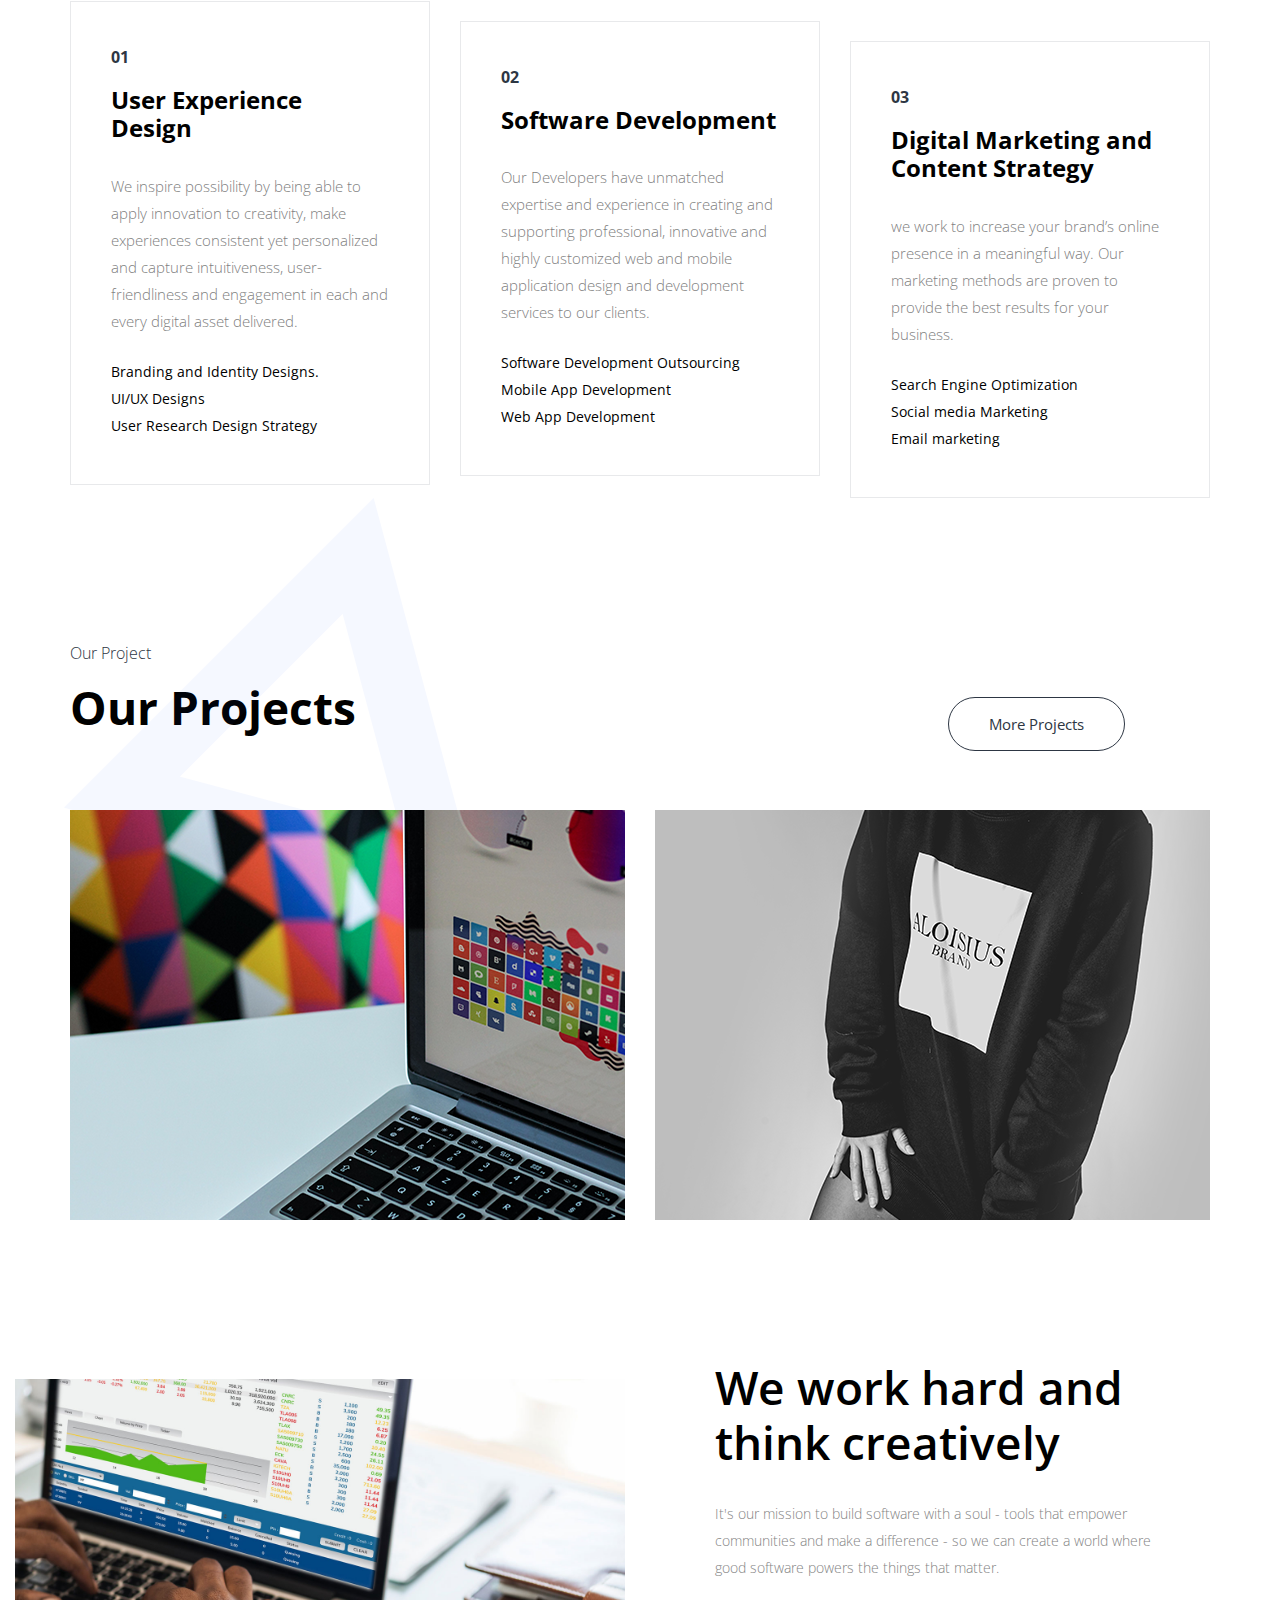
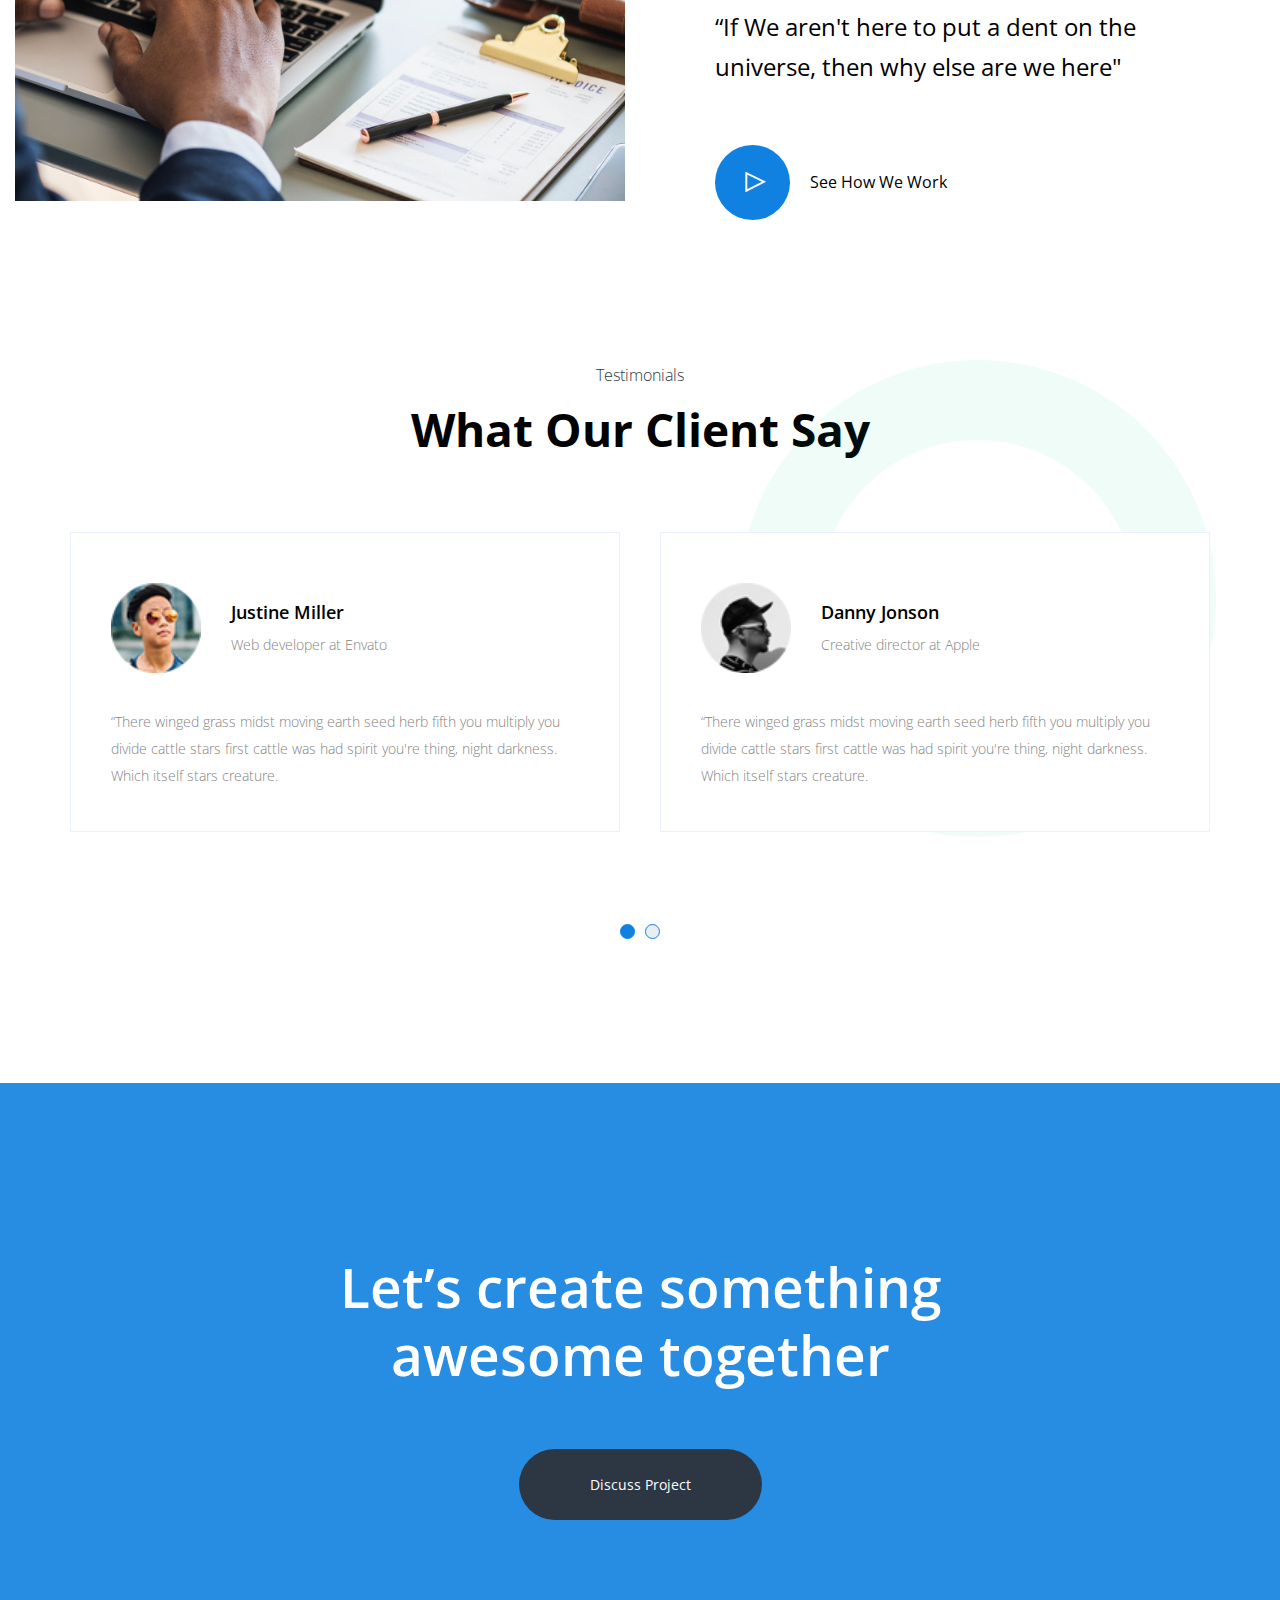
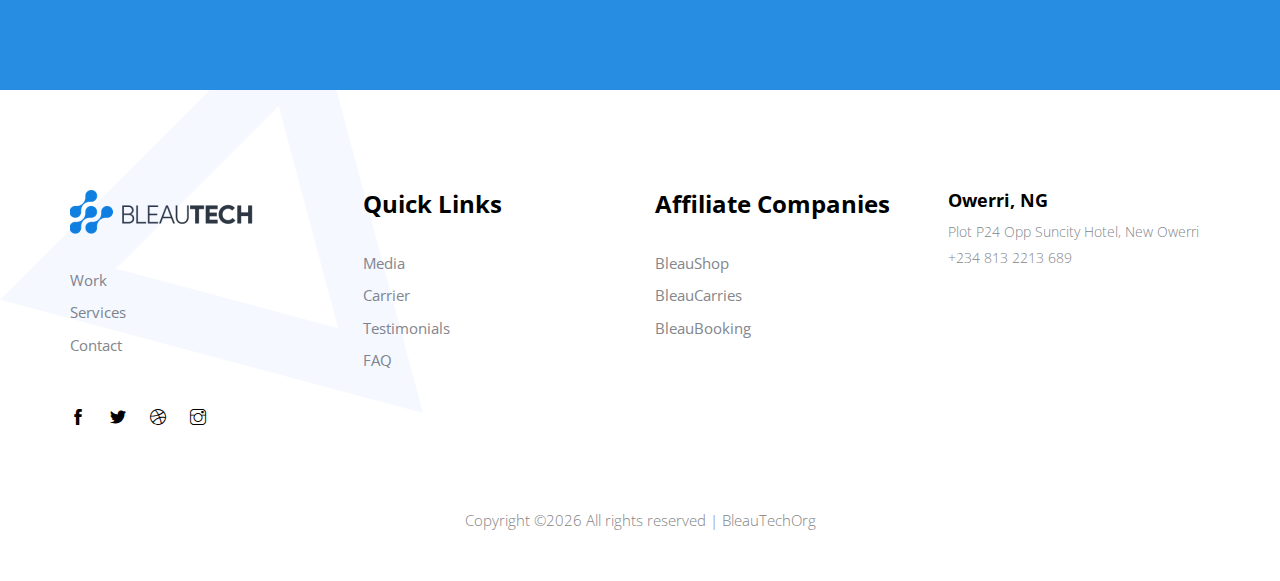
==== commit 6739e688: "Styles" ====
--- a/index.html
+++ b/index.html
@@ -119,7 +119,7 @@
           <div class="col-lg-6 offset-lg-1">
             <div class="banner_text">
               <div class="banner_text_iner">
-                <h5>Hello There, let's work on your</h5>
+                <h5>Hello There, let's Help Design your</h5>
                 <h1>Digital and innovative ideas</h1>
                 <a href="contact.html" class="btn btn_1">Hire Us</a>
               </div>
@@ -210,7 +210,7 @@
                 <ul>
                   <li><a href="#">Branding and Identity Designs.</a></li>
                   <li><a href="#">UI/UX Designs</a></li>
-                  <li><a href="#">Graphics Designs</a></li>
+                  <li><a href="#">User Research Design Strategy</a></li>
                 </ul>
               </div>
             </div>
@@ -219,16 +219,16 @@
             <div class="single_feature">
               <div class="single_service">
                 <span>02</span>
-                <h4>Web and Mobile App Development</h4>
+                <h4>Software Development</h4>
                 <p>
-                  Our Developershave unmatched expertise and experience
+                  Our Developers have unmatched expertise and experience
                   in creating and supporting professional, innovative and highly customized web and mobile application
                    design and development services to our clients.
                 </p>
                 <ul>
-                  <li><a href="#">WordPress</a></li>
+                  <li><a href="#">Software Development Outsourcing</a></li>
                   <li><a href="#">Mobile App Development</a></li>
-                  <li><a href="#">Web Development</a></li>
+                  <li><a href="#">Web App Development</a></li>
                 </ul>
               </div>
             </div>
@@ -323,8 +323,7 @@
                 - so we can create a world where good software powers the things that matter.
               </p>
               <span
-                >“There winged grass midst moving earth seed herb fifth you
-                multiply you divide cattle stars first cattle.</span
+                >“If We aren't here to put a dent on the universe, then why else are we here"</span
               >
               <a
                 href="https://www.youtube.com/watch?v=tDiJnd7SM2Y"
@@ -415,7 +414,7 @@
           <div class="col-lg-7">
             <div class="cta_iner">
               <h1>Let’s create something awesome together</h1>
-              <a href="#" class="btn_1">Discuss project</a>
+              <a href="contact.html" class="btn_1">Discuss project</a>
             </div>
           </div>
         </div>
--- a/css/style.css
+++ b/css/style.css
@@ -3555,7 +3555,7 @@
 .cta_part {
   position: relative;
   z-index: 1;
-  background-image: url("../img/cta_bg.png");
+  background-image: url("../img/banner3.jpg");
   background-position: center;
   background-repeat: no-repeat;
   background-size: cover;
@@ -6138,7 +6138,7 @@
 
 /* line 1, /Applications/MAMP/htdocs/palash/cl/july 2019/192 Agency/192 Agency html/sass/_breadcrumb.scss */
 .breadcrumb_bg {
-  background-image: url("../img/breadcrumb.png");
+  background-image: url("../img/banner_img.png");
   background-position: center;
   background-repeat: no-repeat;
   background-size: cover;
@@ -6158,7 +6158,7 @@
   top: 0;
   width: 100%;
   height: 100%;
-  background-color: #001b5e;
+  background-color: #1081E0;
   content: "";
   opacity: 0.7;
   z-index: -1;
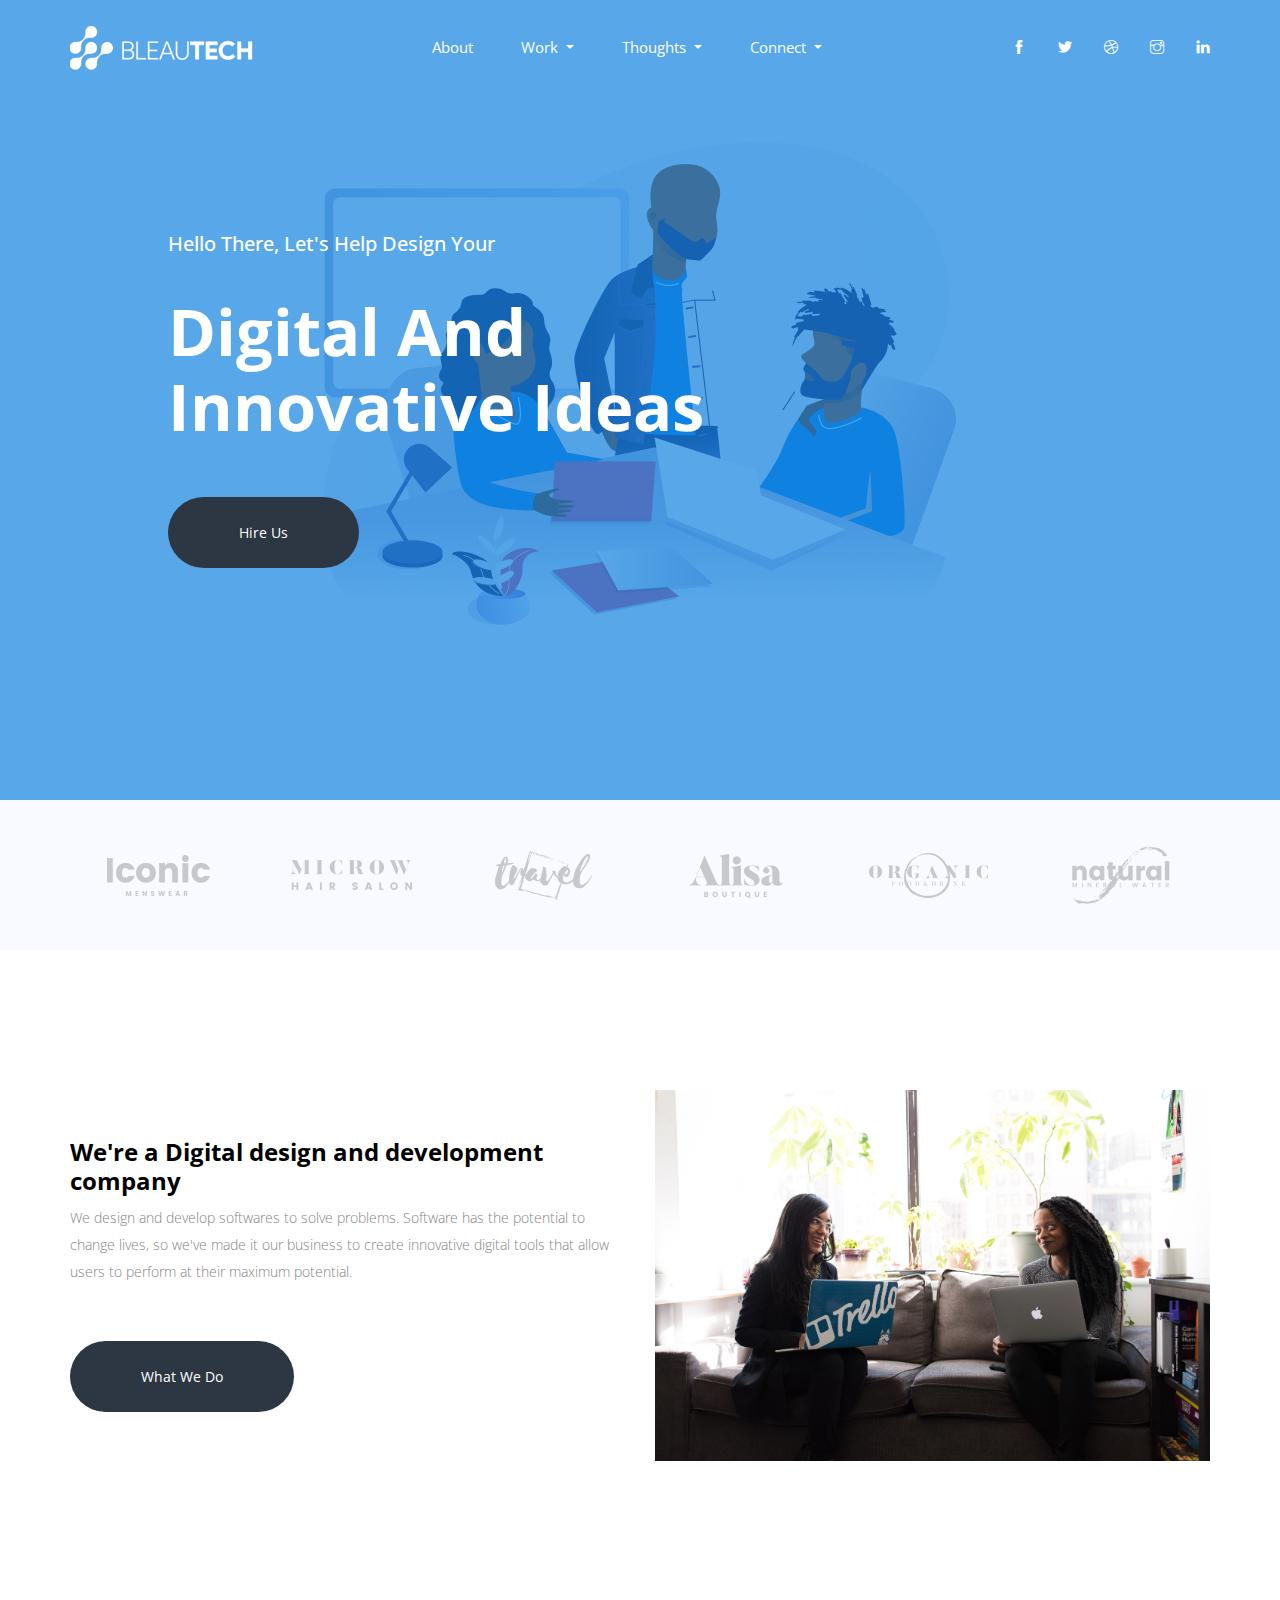
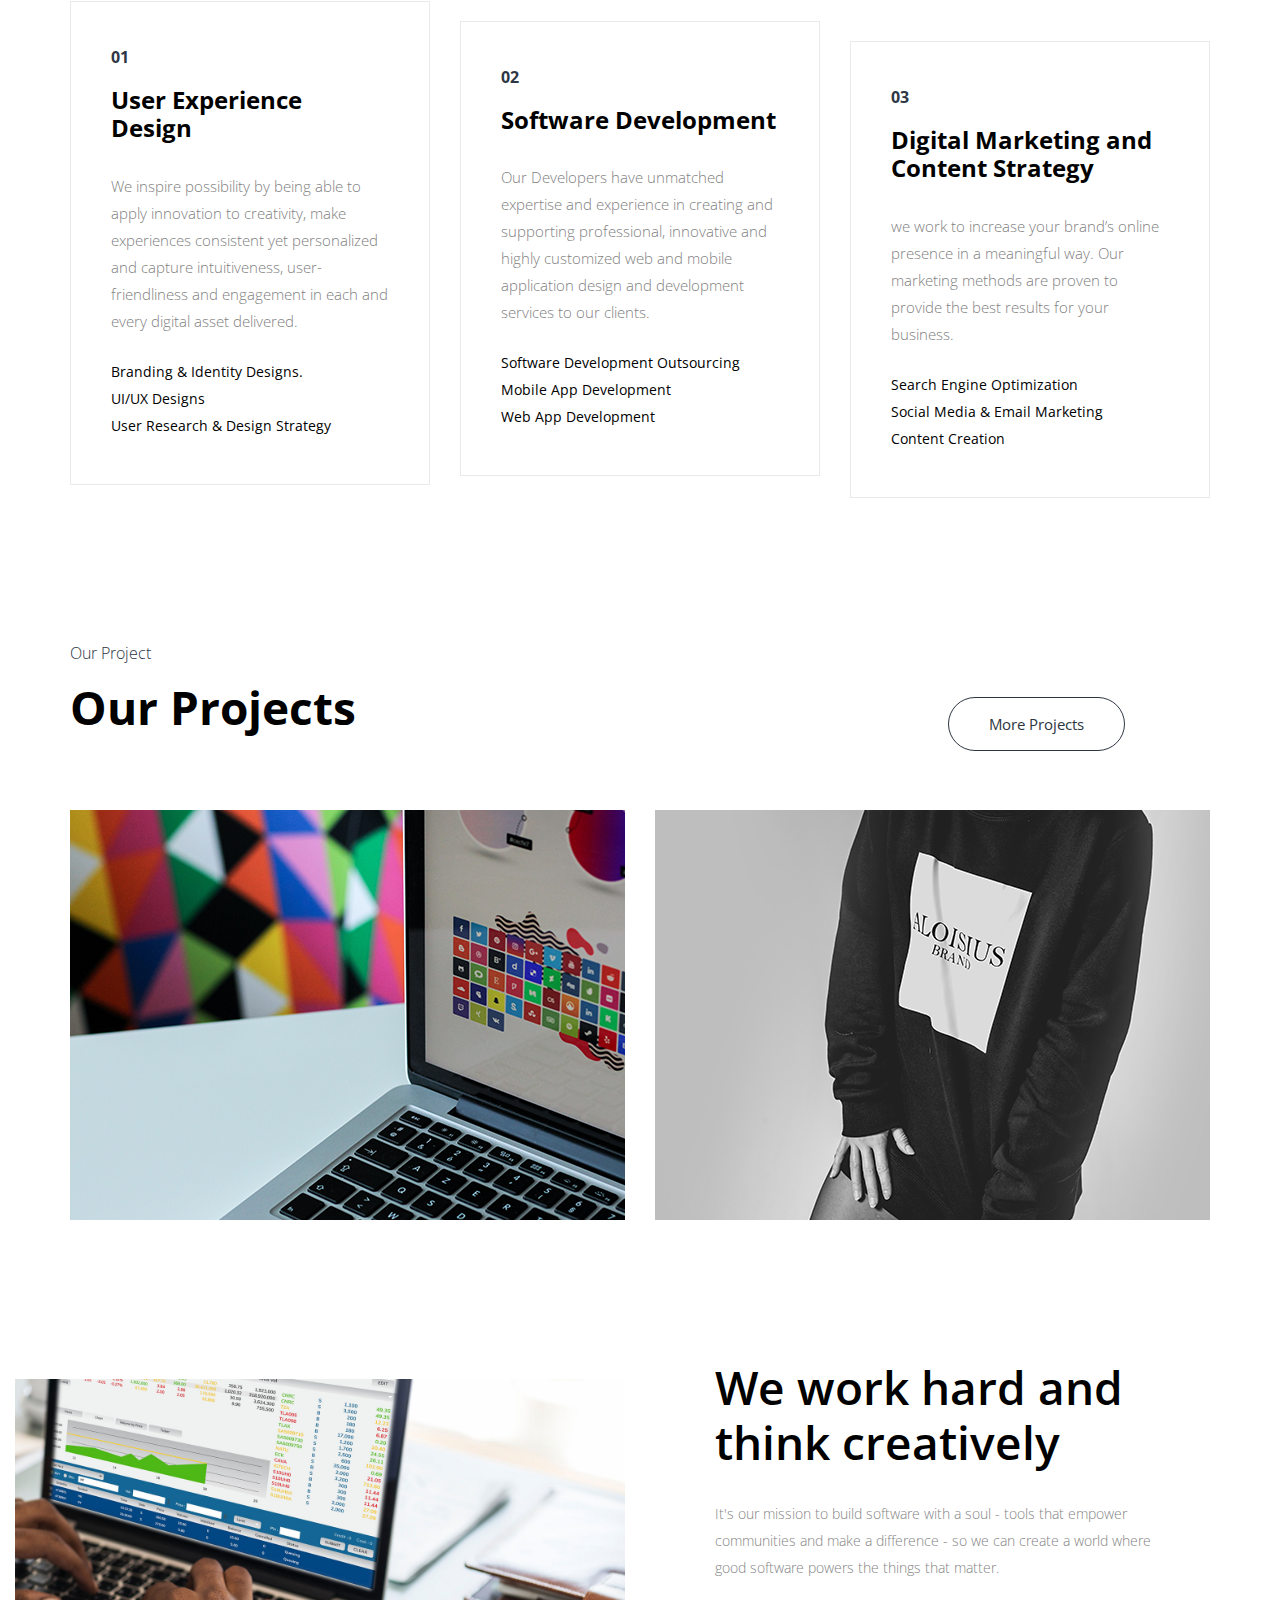
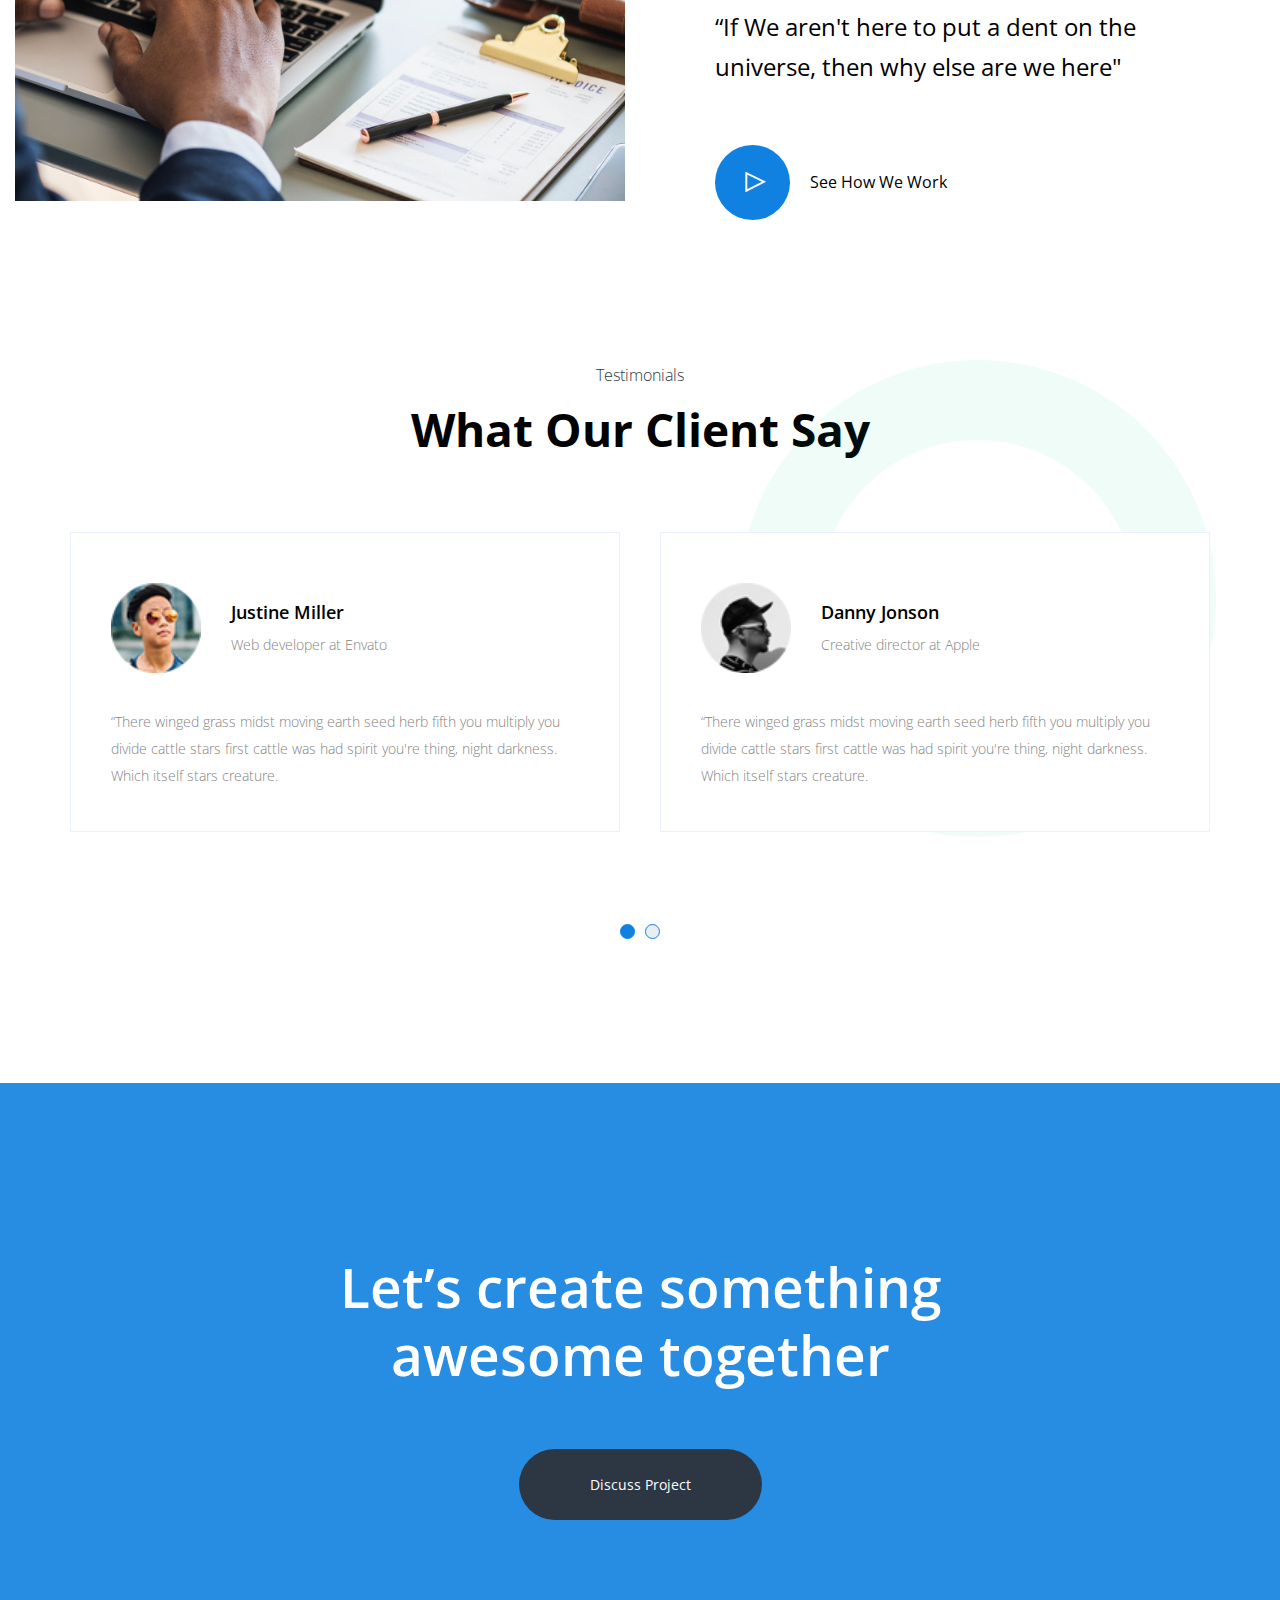
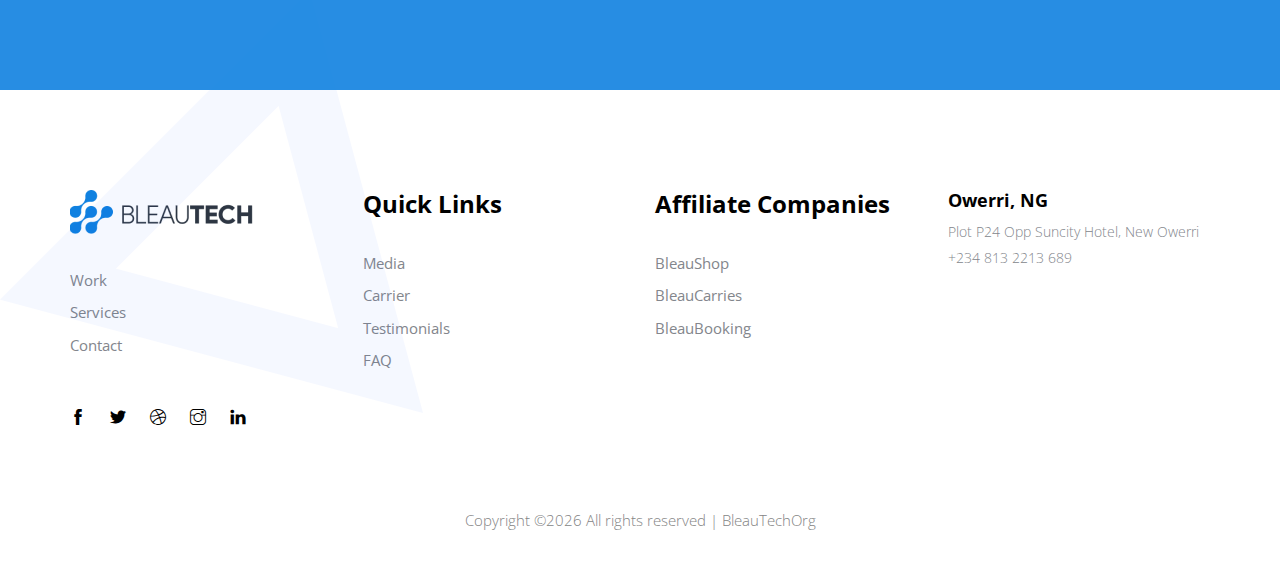
==== commit 7c5f522b: "Update connect" ====
--- a/index.html
+++ b/index.html
@@ -95,8 +95,24 @@
                     >
                     </div>
                 </li>
-                <li class="nav-item">
-                  <a class="nav-link" href="contact.html">Connect</a>
+                <li class="nav-item dropdown">
+                  <a
+                    class="nav-link dropdown-toggle"
+                    href="blog.html"
+                    id="navbarDropdown"
+                    role="button"
+                    data-toggle="dropdown"
+                    aria-haspopup="true"
+                    aria-expanded="false"
+                  >
+                    Connect
+                  </a>
+                  <div class="dropdown-menu" aria-labelledby="navbarDropdown">
+                    <a class="dropdown-item" href="#">Careers</a>
+                    <a class="dropdown-item" href="contact.html"
+                      >Contact Us</a
+                    >
+                    </div>
                 </li>
               </ul>
             </div>
@@ -105,6 +121,7 @@
               <a href="#"><i class="ti-twitter-alt"></i></a>
               <a href="#"><i class="ti-dribbble"></i></a>
               <a href="#"><i class="ti-instagram"></i></a>
+              <a href="#"><i class="ti-linkedin"></i></a>
             </div>
           </nav>
         </div>
@@ -208,9 +225,9 @@
                   engagement in each and every digital asset delivered.
                 </p>
                 <ul>
-                  <li><a href="#">Branding and Identity Designs.</a></li>
+                  <li><a href="#">Branding & Identity Designs.</a></li>
                   <li><a href="#">UI/UX Designs</a></li>
-                  <li><a href="#">User Research Design Strategy</a></li>
+                  <li><a href="#">User Research & Design Strategy</a></li>
                 </ul>
               </div>
             </div>
@@ -243,8 +260,8 @@
                 </p>
                 <ul>
                   <li><a href="#">Search Engine Optimization</a></li>
-                  <li><a href="#">Social media Marketing</a></li>
-                  <li><a href="#">Email marketing</a></li>
+                  <li><a href="#">Social Media & Email Marketing</a></li>
+                  <li><a href="#">Content Creation</a></li>
                 </ul>
               </div>
             </div>
@@ -302,7 +319,7 @@
           </div>
         </div>
       </div>
-      <img src="img/animate_icon/icon_2.png" class="animation_icon_2" alt="">
+      <img src="img/animate_icon/Bleau icon.png" class="animation_icon_2" alt="">
     </section>
     <!-- our_project part end-->
 
@@ -403,7 +420,7 @@
           </div>
         </div>
       </div>
-      <img src="img/animate_icon/icon_3.png" class="animation_icon_3" alt="">
+      <img src="img/animate_icon/icon_1.png" class="animation_icon_3" alt="">
     </div>
     <!--::review_part end::-->
 
@@ -441,6 +458,7 @@
                 <a href="#"><i class="ti-twitter-alt"></i></a>
                 <a href="#"><i class="ti-dribbble"></i></a>
                 <a href="#"><i class="ti-instagram"></i></a>
+                <a href="#"><i class="ti-linkedin"></i></a>
               </div>
             </div>
           </div>
